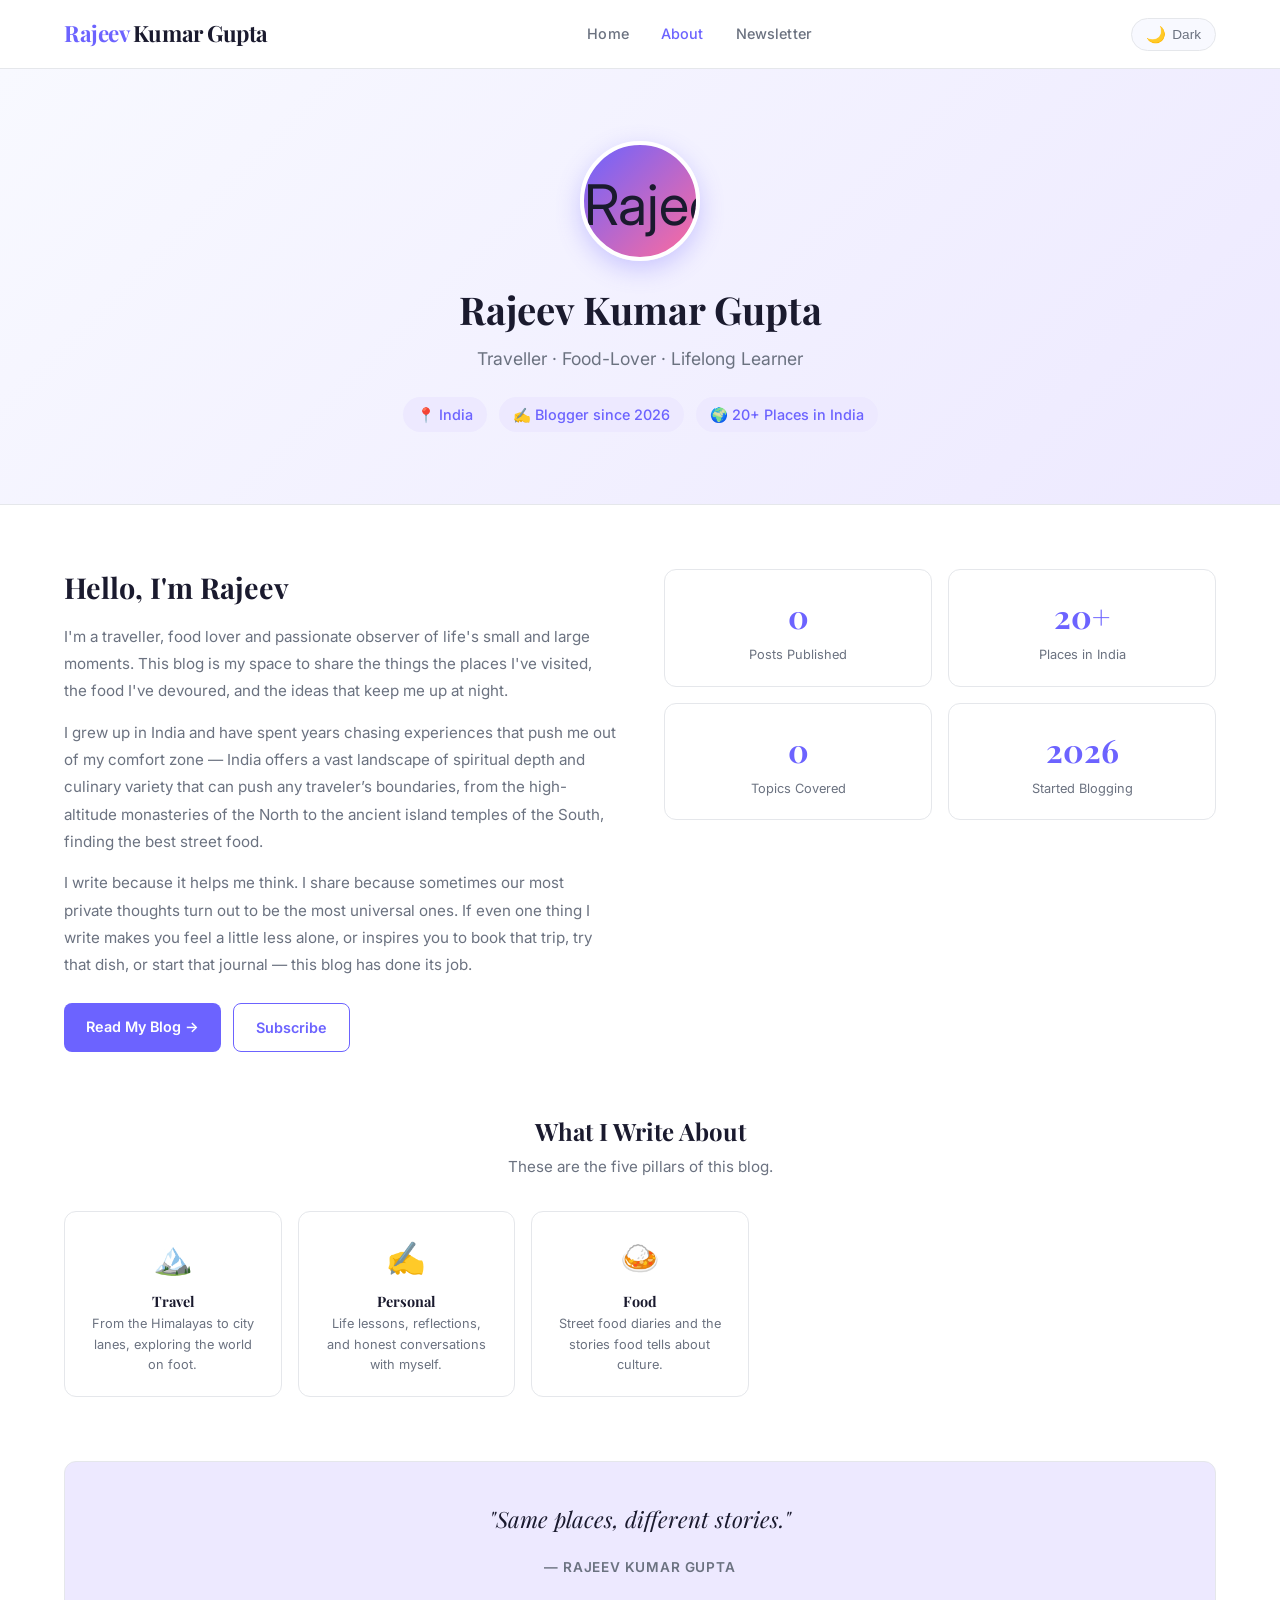
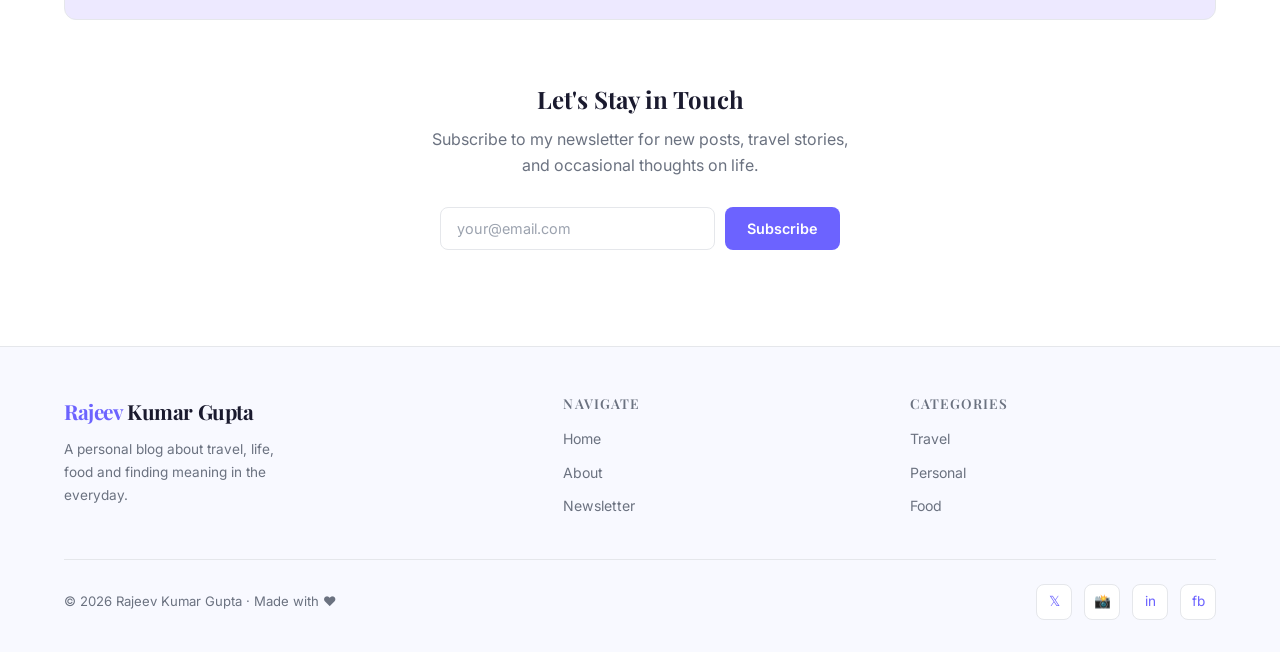
==== about.html @ d71cd41b "Add files via upload" ====
<!DOCTYPE html>
<html lang="en">
<head>
  <meta charset="UTF-8" />
  <meta name="viewport" content="width=device-width, initial-scale=1.0" />
  <title>About — Rajeev Kumar Gupta</title>
  <meta name="description" content="About Rajeev Kumar Gupta — Traveller, food-lover and lifelong learner." />
  <link rel="preconnect" href="https://fonts.googleapis.com" />
  <link rel="preconnect" href="https://fonts.gstatic.com" crossorigin />
  <link href="https://fonts.googleapis.com/css2?family=Inter:wght@400;500;600;700&family=Playfair+Display:ital,wght@0,600;0,700;1,600&display=swap" rel="stylesheet" />
  <link rel="stylesheet" href="style.css" />
</head>
<body>

  <!-- Header -->
  <header>
    <nav class="container">
      <a class="nav-brand" href="index.html">Rajeev<span> Kumar Gupta</span></a>
      <ul class="nav-links" id="navLinks">
        <li><a href="index.html">Home</a></li>
        <li><a href="about.html" class="active">About</a></li>
        <li><a href="index.html#newsletter">Newsletter</a></li>
      </ul>
      <div class="nav-actions">
        <button class="theme-toggle" id="themeToggle" aria-label="Toggle theme">
          <span class="theme-icon" id="themeIcon">🌙</span>
          <span id="themeLabel">Dark</span>
        </button>
        <button class="hamburger" id="hamburger" aria-label="Menu">
          <span></span><span></span><span></span>
        </button>
      </div>
    </nav>
  </header>

  <!-- About Hero -->
  <section class="about-hero">
    <div class="container">
      <img src="Rajeev.jpeg" alt="Rajeev Kumar Gupta" class="about-avatar-large" />
      <h1>Rajeev Kumar Gupta</h1>
      <p class="tagline">Traveller · Food-Lover · Lifelong Learner</p>
      <div style="display:flex; gap:12px; justify-content:center; flex-wrap:wrap;">
        <span class="tag" style="font-size:0.9rem; padding:6px 14px;">📍 India</span>
        <span class="tag" style="font-size:0.9rem; padding:6px 14px;">✍️ Blogger since 2026</span>
        <span class="tag" style="font-size:0.9rem; padding:6px 14px;">🌍 20+ Places in India </span>
      </div>
    </div>
  </section>

  <!-- About Content -->
  <main class="about-content">
    <div class="container">

      <!-- Main Bio + Stats -->
      <div class="about-grid">
        <div class="about-text">
          <h2>Hello, I'm Rajeev</h2>
          <p>
            I'm a traveller, food lover and passionate observer of life's small and large moments. This blog is my space to share the things the places I've visited, the food I've devoured, and the ideas that keep me up at night.
          </p>
          <p>
            I grew up in India and have spent years chasing experiences that push me out of my comfort zone — India offers a vast landscape of spiritual depth and culinary variety that can push any traveler’s boundaries, from the high-altitude monasteries of the North to the ancient island temples of the South, finding the best street food.
          </p>
          <p>
            I write because it helps me think. I share because sometimes our most private thoughts turn out to be the most universal ones. If even one thing I write makes you feel a little less alone, or inspires you to book that trip, try that dish, or start that journal — this blog has done its job.
          </p>
          <div style="margin-top: 24px; display: flex; gap: 12px; flex-wrap: wrap;">
            <a href="index.html" class="btn">Read My Blog →</a>
            <a href="index.html#newsletter" class="btn btn-outline">Subscribe</a>
          </div>
        </div>

        <!-- Stats -->
        <div>
          <div class="stats-grid">
            <div class="stat-card">
              <div class="stat-number">0</div>
              <div class="stat-label">Posts Published</div>
            </div>
            <div class="stat-card">
              <div class="stat-number">20+</div>
              <div class="stat-label">Places in India</div>
            </div>
            <div class="stat-card">
              <div class="stat-number">0</div>
              <div class="stat-label">Topics Covered</div>
            </div>
            <div class="stat-card">
              <div class="stat-number">2026</div>
              <div class="stat-label">Started Blogging</div>
            </div>
          </div>
        </div>
      </div>

      <!-- Interests -->
      <div>
        <h2 style="text-align:center; margin-bottom:8px;">What I Write About</h2>
        <p style="text-align:center; color:var(--text-muted); margin-bottom:32px; font-size:0.95rem;">
          These are the five pillars of this blog.
        </p>
        <div class="interests-grid">
          <div class="interest-item">
            <div class="interest-icon">🏔️</div>
            <h4>Travel</h4>
            <p>From the Himalayas to city lanes, exploring the world on foot.</p>
          </div>
          <div class="interest-item">
            <div class="interest-icon">✍️</div>
            <h4>Personal</h4>
            <p>Life lessons, reflections, and honest conversations with myself.</p>
          </div>
           <div class="interest-item">
            <div class="interest-icon">🍛</div>
            <h4>Food</h4>
            <p>Street food diaries and the stories food tells about culture.</p>
          </div>
        </div>
      </div>

      <!-- Philosophy -->
      <div style="background: var(--accent-light); border: 1px solid var(--border); border-radius: var(--radius); padding: 40px 48px; margin: 64px 0; text-align:center;">
        <p style="font-family: 'Playfair Display', serif; font-size: 1.4rem; font-style:italic; color:var(--text); line-height:1.6; max-width:600px; margin:0 auto 16px;">
          "Same places, different stories."
        </p>
        <span style="font-size:0.85rem; color:var(--text-muted); letter-spacing:0.06em; text-transform:uppercase; font-weight:600;">— Rajeev Kumar Gupta</span>
      </div>

      <!-- Contact / Newsletter -->
      <div style="text-align:center; padding-bottom: 32px;">
        <h2 style="margin-bottom:12px;">Let's Stay in Touch</h2>
        <p style="color:var(--text-muted); margin-bottom:28px; max-width:420px; margin-left:auto; margin-right:auto;">
          Subscribe to my newsletter for new posts, travel stories, and occasional thoughts on life.
        </p>
        <form class="newsletter-form" style="max-width:400px; margin:0 auto;">
          <input type="email" placeholder="your@email.com" required />
          <button type="submit" class="btn">Subscribe</button>
        </form>
      </div>

    </div>
  </main>

  <!-- Footer -->
  <footer>
    <div class="container">
      <div class="footer-grid">
        <div class="footer-brand">
          <span class="nav-brand">Rajeev<span style="color:var(--text)"> Kumar Gupta</span></span>
          <p>A personal blog about travel, life, food and finding meaning in the everyday.</p>
        </div>
        <div class="footer-col">
          <h4>Navigate</h4>
          <ul>
            <li><a href="index.html">Home</a></li>
            <li><a href="about.html">About</a></li>
            <li><a href="index.html#newsletter">Newsletter</a></li>
          </ul>
        </div>
        <div class="footer-col">
          <h4>Categories</h4>
          <ul>
            <li><a href="index.html">Travel</a></li>
            <li><a href="index.html">Personal</a></li>
            <li><a href="index.html">Food</a></li>
          </ul>
        </div>
      </div>
      <div class="footer-bottom">
        <p>© 2026 Rajeev Kumar Gupta · Made with ❤️</p>
        
        <div class="social-links">
           <a href="https://x.com/rajeevgupta39" class="social-link" title="Twitter">𝕏</a>
           <a href="https://instagram.com/irajeevkgupta" class="social-link" title="Instagram">📸</a>
           <a href="https://www.linkedin.com/in/rajeev-kumar-gupta-26682623/" class="social-link" title="LinkedIn">in</a>
		   <a href="https://www.facebook.com/rajeevgupta39" class="social-link" title="Facebook">fb</a>
        </div>
      </div>
    </div>
  </footer>

  <button class="scroll-top" id="scrollTop" aria-label="Scroll to top">↑</button>

  <script src="script.js"></script>
</body>
</html>
---- style.css ----
/* ===== CSS Variables ===== */
:root {
  --bg: #ffffff;
  --bg-secondary: #f8f9ff;
  --bg-card: #ffffff;
  --text: #1a1a2e;
  --text-muted: #6b7280;
  --text-light: #9ca3af;
  --accent: #6c63ff;
  --accent-hover: #5a52e8;
  --accent-light: #ede9ff;
  --border: #e5e7eb;
  --shadow: 0 2px 8px rgba(0,0,0,0.08);
  --shadow-hover: 0 8px 24px rgba(108,99,255,0.15);
  --radius: 12px;
  --transition: 0.25s ease;
  --header-bg: #ffffff;
  --tag-bg: #ede9ff;
  --tag-text: #6c63ff;
}

[data-theme="dark"] {
  --bg: #0f0f1a;
  --bg-secondary: #161626;
  --bg-card: #1a1a2e;
  --text: #e8e8f0;
  --text-muted: #9ca3af;
  --text-light: #6b7280;
  --accent: #8b80ff;
  --accent-hover: #7a6fff;
  --accent-light: #1e1a3a;
  --border: #2a2a40;
  --shadow: 0 2px 8px rgba(0,0,0,0.3);
  --shadow-hover: 0 8px 24px rgba(139,128,255,0.2);
  --header-bg: #0f0f1a;
  --tag-bg: #1e1a3a;
  --tag-text: #8b80ff;
}

/* ===== Reset & Base ===== */
*, *::before, *::after { box-sizing: border-box; margin: 0; padding: 0; }

html { scroll-behavior: smooth; }

body {
  font-family: 'Inter', -apple-system, BlinkMacSystemFont, sans-serif;
  background: var(--bg);
  color: var(--text);
  line-height: 1.6;
  transition: background var(--transition), color var(--transition);
  min-height: 100vh;
}

a { color: inherit; text-decoration: none; }
img { max-width: 100%; display: block; }
ul { list-style: none; }

/* ===== Typography ===== */
h1, h2, h3, h4 {
  font-family: 'Playfair Display', Georgia, serif;
  line-height: 1.3;
  color: var(--text);
}

/* ===== Layout ===== */
.container { max-width: 1200px; margin: 0 auto; padding: 0 24px; }
.container-narrow { max-width: 800px; margin: 0 auto; padding: 0 24px; }

/* ===== Header / Nav ===== */
header {
  background: var(--header-bg);
  border-bottom: 1px solid var(--border);
  position: sticky;
  top: 0;
  z-index: 100;
  backdrop-filter: blur(12px);
  -webkit-backdrop-filter: blur(12px);
  transition: background var(--transition), border-color var(--transition);
}

nav {
  display: flex;
  align-items: center;
  justify-content: space-between;
  height: 68px;
}

.nav-brand {
  font-family: 'Playfair Display', serif;
  font-size: 1.4rem;
  font-weight: 700;
  color: var(--accent);
  letter-spacing: -0.02em;
}

.nav-brand span { color: var(--text); }

.nav-links {
  display: flex;
  align-items: center;
  gap: 32px;
}

.nav-links a {
  font-size: 0.9rem;
  font-weight: 500;
  color: var(--text-muted);
  transition: color var(--transition);
  letter-spacing: 0.01em;
}

.nav-links a:hover, .nav-links a.active { color: var(--accent); }

.nav-actions { display: flex; align-items: center; gap: 16px; }

/* Theme Toggle */
.theme-toggle {
  background: var(--bg-secondary);
  border: 1px solid var(--border);
  border-radius: 50px;
  padding: 6px 14px;
  cursor: pointer;
  font-size: 0.85rem;
  color: var(--text-muted);
  display: flex;
  align-items: center;
  gap: 6px;
  transition: all var(--transition);
}
.theme-toggle:hover { border-color: var(--accent); color: var(--accent); }
.theme-icon { font-size: 1rem; }

/* Hamburger */
.hamburger {
  display: none;
  flex-direction: column;
  gap: 5px;
  cursor: pointer;
  padding: 4px;
}
.hamburger span {
  display: block;
  width: 22px;
  height: 2px;
  background: var(--text);
  border-radius: 2px;
  transition: all var(--transition);
}

/* ===== Hero ===== */
.hero {
  background: linear-gradient(135deg, var(--bg-secondary) 0%, var(--accent-light) 100%);
  padding: 80px 0 72px;
  text-align: center;
  border-bottom: 1px solid var(--border);
}

.hero-eyebrow {
  font-size: 0.8rem;
  font-weight: 600;
  letter-spacing: 0.15em;
  text-transform: uppercase;
  color: var(--accent);
  margin-bottom: 16px;
}

.hero h1 {
  font-size: clamp(2.2rem, 5vw, 3.6rem);
  font-weight: 700;
  margin-bottom: 16px;
  color: var(--text);
}

.hero h1 em {
  font-style: italic;
  color: var(--accent);
}

.hero-sub {
  font-size: 1.1rem;
  color: var(--text-muted);
  max-width: 500px;
  margin: 0 auto 36px;
}

/* Newsletter in Hero */
.newsletter-form {
  display: flex;
  gap: 10px;
  max-width: 420px;
  margin: 0 auto;
}

.newsletter-form input {
  flex: 1;
  padding: 12px 16px;
  border: 1px solid var(--border);
  border-radius: 8px;
  background: var(--bg-card);
  color: var(--text);
  font-size: 0.9rem;
  font-family: inherit;
  outline: none;
  transition: border-color var(--transition);
}

.newsletter-form input::placeholder { color: var(--text-light); }
.newsletter-form input:focus { border-color: var(--accent); }

.btn {
  padding: 12px 22px;
  background: var(--accent);
  color: #fff;
  border: none;
  border-radius: 8px;
  font-size: 0.9rem;
  font-weight: 600;
  font-family: inherit;
  cursor: pointer;
  transition: background var(--transition), transform var(--transition);
  white-space: nowrap;
}
.btn:hover { background: var(--accent-hover); transform: translateY(-1px); }
.btn:active { transform: translateY(0); }

.btn-outline {
  background: transparent;
  border: 1px solid var(--accent);
  color: var(--accent);
}
.btn-outline:hover { background: var(--accent); color: #fff; }

/* ===== Search & Filter ===== */
.search-section {
  padding: 32px 0 24px;
  background: var(--bg);
  border-bottom: 1px solid var(--border);
}

.search-row {
  display: flex;
  align-items: center;
  gap: 16px;
  flex-wrap: wrap;
}

.search-box {
  position: relative;
  flex: 1;
  min-width: 240px;
}

.search-box svg {
  position: absolute;
  left: 14px;
  top: 50%;
  transform: translateY(-50%);
  color: var(--text-muted);
  pointer-events: none;
}

.search-box input {
  width: 100%;
  padding: 11px 16px 11px 42px;
  border: 1px solid var(--border);
  border-radius: 8px;
  background: var(--bg-secondary);
  color: var(--text);
  font-size: 0.9rem;
  font-family: inherit;
  outline: none;
  transition: border-color var(--transition), box-shadow var(--transition);
}
.search-box input::placeholder { color: var(--text-light); }
.search-box input:focus { border-color: var(--accent); box-shadow: 0 0 0 3px rgba(108,99,255,0.12); }

.category-filters {
  display: flex;
  gap: 8px;
  flex-wrap: wrap;
}

.cat-btn {
  padding: 8px 16px;
  border: 1px solid var(--border);
  border-radius: 50px;
  background: transparent;
  color: var(--text-muted);
  font-size: 0.82rem;
  font-weight: 500;
  cursor: pointer;
  font-family: inherit;
  transition: all var(--transition);
}
.cat-btn:hover { border-color: var(--accent); color: var(--accent); }
.cat-btn.active { background: var(--accent); border-color: var(--accent); color: #fff; }

/* ===== Main Content Layout ===== */
.main-layout {
  display: grid;
  grid-template-columns: 1fr 300px;
  gap: 40px;
  padding: 48px 0 72px;
  align-items: start;
}

/* ===== Posts Grid ===== */
.posts-header {
  display: flex;
  align-items: center;
  justify-content: space-between;
  margin-bottom: 24px;
}

.posts-header h2 {
  font-size: 1.3rem;
  font-weight: 600;
}

.posts-count {
  font-size: 0.85rem;
  color: var(--text-muted);
}

.posts-grid {
  display: grid;
  grid-template-columns: repeat(auto-fill, minmax(280px, 1fr));
  gap: 24px;
}

/* Post Card */
.post-card {
  background: var(--bg-card);
  border: 1px solid var(--border);
  border-radius: var(--radius);
  overflow: hidden;
  transition: transform var(--transition), box-shadow var(--transition);
  cursor: pointer;
}
.post-card:hover { transform: translateY(-4px); box-shadow: var(--shadow-hover); }

.post-card-img {
  width: 100%;
  height: 200px;
  object-fit: cover;
  background: var(--accent-light);
  display: flex;
  align-items: center;
  justify-content: center;
  font-size: 3rem;
}

.post-card-body { padding: 20px; }

.post-meta {
  display: flex;
  align-items: center;
  gap: 10px;
  margin-bottom: 10px;
}

.post-category {
  font-size: 0.72rem;
  font-weight: 600;
  letter-spacing: 0.08em;
  text-transform: uppercase;
  color: var(--accent);
  background: var(--accent-light);
  padding: 3px 8px;
  border-radius: 4px;
}

.post-date {
  font-size: 0.78rem;
  color: var(--text-light);
}

.post-card h3 {
  font-size: 1.1rem;
  margin-bottom: 8px;
  transition: color var(--transition);
}
.post-card:hover h3 { color: var(--accent); }

.post-card p {
  font-size: 0.88rem;
  color: var(--text-muted);
  line-height: 1.65;
  margin-bottom: 16px;
  display: -webkit-box;
  -webkit-line-clamp: 3;
  -webkit-box-orient: vertical;
  overflow: hidden;
}

.post-card-footer {
  display: flex;
  align-items: center;
  justify-content: space-between;
}

.post-tags { display: flex; gap: 6px; flex-wrap: wrap; }

.tag {
  font-size: 0.72rem;
  padding: 3px 9px;
  border-radius: 50px;
  background: var(--tag-bg);
  color: var(--tag-text);
  font-weight: 500;
}

.read-more {
  font-size: 0.82rem;
  font-weight: 600;
  color: var(--accent);
  display: flex;
  align-items: center;
  gap: 4px;
  transition: gap var(--transition);
  white-space: nowrap;
}
.read-more:hover { gap: 8px; }

/* No results */
.no-results {
  text-align: center;
  padding: 60px 20px;
  color: var(--text-muted);
  grid-column: 1 / -1;
}
.no-results p { font-size: 1rem; margin-top: 8px; }

/* ===== Sidebar ===== */
.sidebar { display: flex; flex-direction: column; gap: 28px; }

.sidebar-card {
  background: var(--bg-card);
  border: 1px solid var(--border);
  border-radius: var(--radius);
  padding: 24px;
}

.sidebar-card h3 {
  font-size: 1rem;
  font-weight: 600;
  margin-bottom: 16px;
  padding-bottom: 12px;
  border-bottom: 2px solid var(--accent);
  display: inline-block;
}

/* About Widget */
.about-widget { text-align: center; }
.about-avatar {
  width: 80px;
  height: 80px;
  border-radius: 50%;
  background: linear-gradient(135deg, var(--accent), #ff6b9d);
  display: flex;
  align-items: center;
  justify-content: center;
  font-size: 2rem;
  margin: 0 auto 14px;
  border: 3px solid var(--accent-light);
}
.about-widget h4 {
  font-size: 1rem;
  margin-bottom: 6px;
}
.about-widget p {
  font-size: 0.84rem;
  color: var(--text-muted);
  margin-bottom: 14px;
  line-height: 1.6;
}

/* Categories Widget */
.category-list li {
  display: flex;
  align-items: center;
  justify-content: space-between;
  padding: 8px 0;
  border-bottom: 1px solid var(--border);
  font-size: 0.88rem;
  cursor: pointer;
  transition: color var(--transition);
}
.category-list li:last-child { border-bottom: none; }
.category-list li:hover { color: var(--accent); }
.cat-count {
  background: var(--bg-secondary);
  padding: 2px 8px;
  border-radius: 50px;
  font-size: 0.75rem;
  color: var(--text-muted);
}

/* Tags Widget */
.tags-cloud { display: flex; flex-wrap: wrap; gap: 8px; }
.tags-cloud .tag {
  cursor: pointer;
  transition: background var(--transition), color var(--transition);
}
.tags-cloud .tag:hover { background: var(--accent); color: #fff; }

/* Newsletter Widget */
.newsletter-widget .newsletter-form { flex-direction: column; }
.newsletter-widget .newsletter-form input { width: 100%; }
.newsletter-widget p { font-size: 0.84rem; color: var(--text-muted); margin-bottom: 14px; }

/* ===== Footer ===== */
footer {
  background: var(--bg-secondary);
  border-top: 1px solid var(--border);
  padding: 48px 0 32px;
}

.footer-grid {
  display: grid;
  grid-template-columns: 1.5fr 1fr 1fr;
  gap: 40px;
  margin-bottom: 40px;
}

.footer-brand .nav-brand { font-size: 1.3rem; margin-bottom: 10px; display: block; }
.footer-brand p { font-size: 0.85rem; color: var(--text-muted); max-width: 240px; line-height: 1.7; }

.footer-col h4 {
  font-size: 0.85rem;
  font-weight: 600;
  letter-spacing: 0.08em;
  text-transform: uppercase;
  color: var(--text-muted);
  margin-bottom: 14px;
}

.footer-col ul { display: flex; flex-direction: column; gap: 8px; }
.footer-col ul li a {
  font-size: 0.88rem;
  color: var(--text-muted);
  transition: color var(--transition);
}
.footer-col ul li a:hover { color: var(--accent); }

.footer-bottom {
  border-top: 1px solid var(--border);
  padding-top: 24px;
  display: flex;
  align-items: center;
  justify-content: space-between;
  flex-wrap: wrap;
  gap: 12px;
}

.footer-bottom p { font-size: 0.82rem; color: var(--text-muted); }
.footer-bottom a { color: var(--accent); }

.social-links { display: flex; gap: 12px; }
.social-link {
  width: 36px;
  height: 36px;
  border-radius: 8px;
  background: var(--bg-card);
  border: 1px solid var(--border);
  display: flex;
  align-items: center;
  justify-content: center;
  font-size: 0.85rem;
  color: var(--text-muted);
  cursor: pointer;
  transition: all var(--transition);
}
.social-link:hover { border-color: var(--accent); color: var(--accent); transform: translateY(-2px); }

/* ===== Post Page ===== */
.post-hero {
  background: linear-gradient(135deg, var(--bg-secondary) 0%, var(--accent-light) 100%);
  padding: 60px 0 48px;
  border-bottom: 1px solid var(--border);
}

.post-hero .post-category { font-size: 0.8rem; margin-bottom: 16px; display: inline-block; }

.post-hero h1 {
  font-size: clamp(1.8rem, 4vw, 2.8rem);
  margin-bottom: 16px;
  max-width: 680px;
}

.post-hero-meta {
  display: flex;
  align-items: center;
  gap: 20px;
  flex-wrap: wrap;
  color: var(--text-muted);
  font-size: 0.85rem;
}
.post-hero-meta span { display: flex; align-items: center; gap: 6px; }

.post-content {
  padding: 56px 0 72px;
}

.post-body {
  font-size: 1.05rem;
  line-height: 1.85;
  color: var(--text);
}

.post-body h2 {
  font-size: 1.6rem;
  margin: 2.5rem 0 1rem;
}

.post-body h3 {
  font-size: 1.25rem;
  margin: 2rem 0 0.75rem;
}

.post-body p { margin-bottom: 1.4rem; }

.post-body ul, .post-body ol {
  margin: 0 0 1.4rem 1.5rem;
  list-style: disc;
}

.post-body ul li, .post-body ol li {
  margin-bottom: 0.5rem;
  font-size: 1.05rem;
  color: var(--text);
}

.post-body blockquote {
  border-left: 4px solid var(--accent);
  padding: 12px 20px;
  margin: 2rem 0;
  background: var(--accent-light);
  border-radius: 0 8px 8px 0;
  font-style: italic;
  color: var(--text-muted);
  font-size: 1.05rem;
}

.post-body hr {
  border: none;
  border-top: 1px solid var(--border);
  margin: 2.5rem 0;
}

.post-tags-row {
  display: flex;
  gap: 8px;
  flex-wrap: wrap;
  margin-top: 40px;
  padding-top: 24px;
  border-top: 1px solid var(--border);
}

.post-nav {
  display: flex;
  justify-content: space-between;
  gap: 16px;
  margin-top: 48px;
  padding-top: 32px;
  border-top: 1px solid var(--border);
}

.post-nav a {
  flex: 1;
  padding: 16px 20px;
  background: var(--bg-card);
  border: 1px solid var(--border);
  border-radius: var(--radius);
  transition: border-color var(--transition), transform var(--transition);
}
.post-nav a:hover { border-color: var(--accent); transform: translateY(-2px); }
.post-nav .label { font-size: 0.75rem; color: var(--text-muted); letter-spacing: 0.06em; text-transform: uppercase; margin-bottom: 4px; }
.post-nav .title { font-family: 'Playfair Display', serif; font-size: 0.95rem; font-weight: 600; color: var(--text); }
.post-nav .next { text-align: right; }

/* ===== About Page ===== */
.about-hero {
  background: linear-gradient(135deg, var(--bg-secondary) 0%, var(--accent-light) 100%);
  padding: 72px 0;
  text-align: center;
  border-bottom: 1px solid var(--border);
}
.about-avatar-large {
  width: 120px;
  height: 120px;
  border-radius: 50%;
  background: linear-gradient(135deg, var(--accent), #ff6b9d);
  display: flex;
  align-items: center;
  justify-content: center;
  font-size: 3.5rem;
  margin: 0 auto 24px;
  border: 4px solid var(--bg);
  box-shadow: 0 8px 24px rgba(108,99,255,0.3);
}
.about-hero h1 { font-size: 2.4rem; margin-bottom: 10px; }
.about-hero .tagline { font-size: 1.1rem; color: var(--text-muted); margin-bottom: 24px; }

.about-content {
  padding: 64px 0;
}

.about-grid {
  display: grid;
  grid-template-columns: 1fr 1fr;
  gap: 48px;
  margin-bottom: 64px;
}

.about-text h2 { font-size: 1.8rem; margin-bottom: 16px; }
.about-text p { font-size: 0.95rem; color: var(--text-muted); line-height: 1.8; margin-bottom: 14px; }

.stats-grid {
  display: grid;
  grid-template-columns: 1fr 1fr;
  gap: 16px;
}

.stat-card {
  background: var(--bg-card);
  border: 1px solid var(--border);
  border-radius: var(--radius);
  padding: 20px;
  text-align: center;
  transition: box-shadow var(--transition);
}
.stat-card:hover { box-shadow: var(--shadow-hover); }
.stat-number { font-family: 'Playfair Display', serif; font-size: 2rem; font-weight: 700; color: var(--accent); }
.stat-label { font-size: 0.8rem; color: var(--text-muted); margin-top: 4px; }

.interests-grid {
  display: grid;
  grid-template-columns: repeat(auto-fill, minmax(180px, 1fr));
  gap: 16px;
  margin-top: 32px;
}

.interest-item {
  background: var(--bg-card);
  border: 1px solid var(--border);
  border-radius: var(--radius);
  padding: 20px;
  text-align: center;
  transition: all var(--transition);
}
.interest-item:hover { border-color: var(--accent); transform: translateY(-2px); }
.interest-icon { font-size: 2rem; margin-bottom: 8px; }
.interest-item h4 { font-size: 0.9rem; }
.interest-item p { font-size: 0.8rem; color: var(--text-muted); margin-top: 4px; }

/* ===== Toast ===== */
.toast {
  position: fixed;
  bottom: 32px;
  right: 32px;
  background: var(--accent);
  color: #fff;
  padding: 12px 20px;
  border-radius: 8px;
  font-size: 0.88rem;
  font-weight: 500;
  box-shadow: 0 4px 20px rgba(108,99,255,0.4);
  transform: translateY(100px);
  opacity: 0;
  transition: all 0.4s cubic-bezier(0.34, 1.56, 0.64, 1);
  z-index: 1000;
}
.toast.show { transform: translateY(0); opacity: 1; }

/* ===== Scroll to Top ===== */
.scroll-top {
  position: fixed;
  bottom: 32px;
  right: 32px;
  width: 44px;
  height: 44px;
  background: var(--accent);
  color: #fff;
  border: none;
  border-radius: 50%;
  cursor: pointer;
  display: flex;
  align-items: center;
  justify-content: center;
  font-size: 1.1rem;
  opacity: 0;
  pointer-events: none;
  transform: translateY(10px);
  transition: all var(--transition);
  box-shadow: 0 4px 16px rgba(108,99,255,0.4);
  z-index: 999;
}
.scroll-top.visible { opacity: 1; pointer-events: all; transform: translateY(0); }
.scroll-top:hover { background: var(--accent-hover); transform: translateY(-2px); }

/* ===== Responsive ===== */
@media (max-width: 900px) {
  .main-layout { grid-template-columns: 1fr; }
  .sidebar { order: -1; }
  .footer-grid { grid-template-columns: 1fr 1fr; }
  .about-grid { grid-template-columns: 1fr; }
}

@media (max-width: 640px) {
  .nav-links { display: none; }
  .nav-links.open {
    display: flex;
    flex-direction: column;
    position: absolute;
    top: 68px;
    left: 0;
    right: 0;
    background: var(--header-bg);
    border-bottom: 1px solid var(--border);
    padding: 20px 24px;
    gap: 16px;
  }
  .hamburger { display: flex; }
  .hero { padding: 56px 0 48px; }
  .newsletter-form { flex-direction: column; }
  .search-row { flex-direction: column; align-items: stretch; }
  .search-box { min-width: unset; }
  .footer-grid { grid-template-columns: 1fr; }
  .post-nav { flex-direction: column; }
  .post-nav .next { text-align: left; }
  .footer-bottom { flex-direction: column; align-items: center; text-align: center; }
}
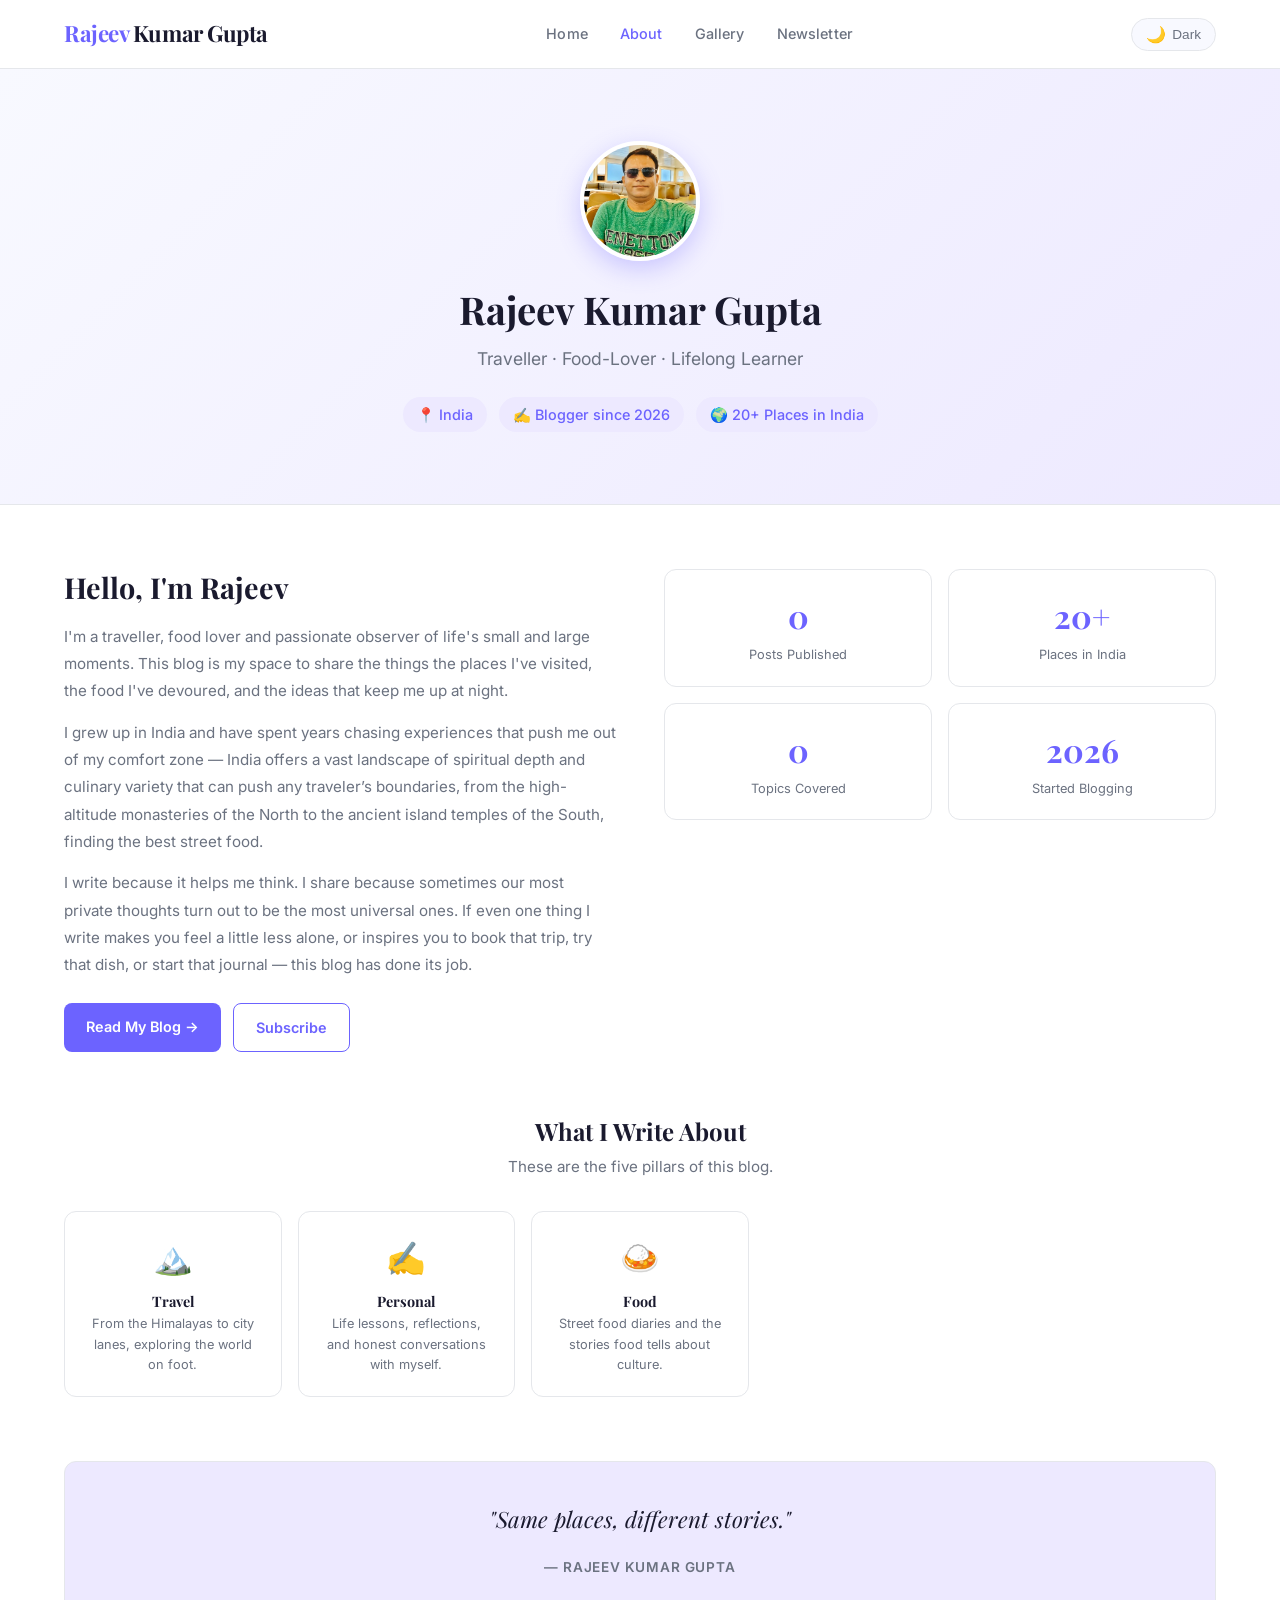
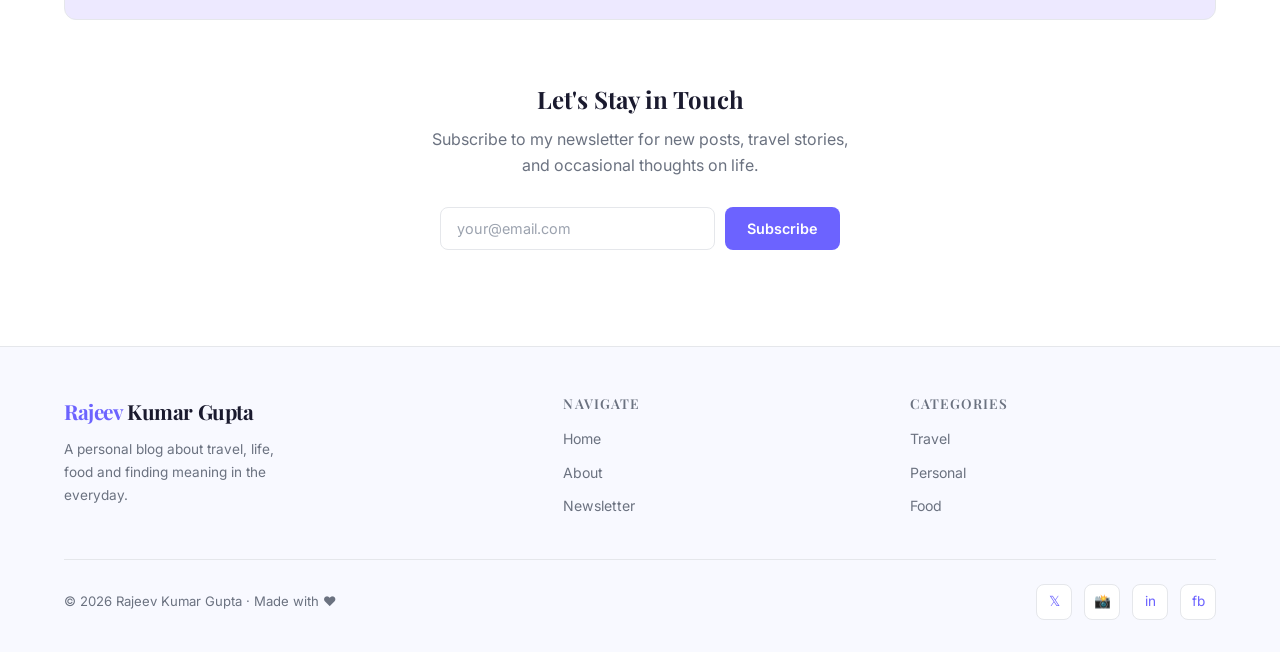
==== commit 5d9cae72: "Add files via upload" ====
--- a/about.html
+++ b/about.html
@@ -19,6 +19,7 @@
       <ul class="nav-links" id="navLinks">
         <li><a href="index.html">Home</a></li>
         <li><a href="about.html" class="active">About</a></li>
+        <li><a href="gallery.html">Gallery</a></li>
         <li><a href="index.html#newsletter">Newsletter</a></li>
       </ul>
       <div class="nav-actions">
@@ -36,7 +37,7 @@
   <!-- About Hero -->
   <section class="about-hero">
     <div class="container">
-      <img src="Rajeev.jpeg" alt="Rajeev Kumar Gupta" class="about-avatar-large" />
+      <img src="photo.jpg" alt="Rajeev Kumar Gupta" class="about-avatar-large" />
       <h1>Rajeev Kumar Gupta</h1>
       <p class="tagline">Traveller · Food-Lover · Lifelong Learner</p>
       <div style="display:flex; gap:12px; justify-content:center; flex-wrap:wrap;">
--- a/style.css
+++ b/style.css
@@ -463,6 +463,7 @@
   font-size: 2rem;
   margin: 0 auto 14px;
   border: 3px solid var(--accent-light);
+  object-fit: cover;
 }
 .about-widget h4 {
   font-size: 1rem;
@@ -698,6 +699,7 @@
   margin: 0 auto 24px;
   border: 4px solid var(--bg);
   box-shadow: 0 8px 24px rgba(108,99,255,0.3);
+  object-fit: cover;
 }
 .about-hero h1 { font-size: 2.4rem; margin-bottom: 10px; }
 .about-hero .tagline { font-size: 1.1rem; color: var(--text-muted); margin-bottom: 24px; }
@@ -831,3 +833,195 @@
   .post-nav .next { text-align: left; }
   .footer-bottom { flex-direction: column; align-items: center; text-align: center; }
 }
+
+/* ===== Gallery Page ===== */
+.gallery-hero {
+  background: linear-gradient(135deg, var(--bg-secondary) 0%, var(--accent-light) 100%);
+  padding: 72px 0 56px;
+  border-bottom: 1px solid var(--border);
+}
+
+.gallery-filter-section {
+  padding: 24px 0;
+  border-bottom: 1px solid var(--border);
+  background: var(--bg);
+}
+
+.gallery-filter-section .container {
+  display: flex;
+  align-items: center;
+  justify-content: space-between;
+  flex-wrap: wrap;
+  gap: 12px;
+}
+
+.gallery-filters { display: flex; gap: 8px; flex-wrap: wrap; }
+
+.gallery-count {
+  font-size: 0.85rem;
+  color: var(--text-muted);
+  white-space: nowrap;
+}
+
+.gallery-grid {
+  display: grid;
+  grid-template-columns: repeat(auto-fill, minmax(240px, 1fr));
+  gap: 20px;
+}
+
+.gallery-card {
+  background: var(--bg-card);
+  border: 1px solid var(--border);
+  border-radius: var(--radius);
+  overflow: hidden;
+  cursor: pointer;
+  transition: transform var(--transition), box-shadow var(--transition);
+}
+.gallery-card:hover { transform: translateY(-4px); box-shadow: var(--shadow-hover); }
+
+.gallery-img-wrap {
+  position: relative;
+  width: 100%;
+  aspect-ratio: 4/3;
+  background: var(--accent-light);
+  overflow: hidden;
+}
+
+.gallery-img-wrap img {
+  width: 100%;
+  height: 100%;
+  object-fit: cover;
+  display: block;
+  transition: transform 0.4s ease;
+}
+.gallery-card:hover .gallery-img-wrap img { transform: scale(1.05); }
+
+.gallery-placeholder {
+  display: flex;
+  align-items: center;
+  justify-content: center;
+  width: 100%;
+  height: 100%;
+  font-size: 3.5rem;
+  background: linear-gradient(135deg, var(--accent-light), var(--bg-secondary));
+  position: absolute;
+  top: 0;
+  left: 0;
+}
+
+.gallery-info {
+  padding: 14px 16px;
+  display: flex;
+  align-items: center;
+  justify-content: space-between;
+}
+
+.gallery-info h3 {
+  font-size: 0.95rem;
+  font-weight: 600;
+  font-family: 'Inter', sans-serif;
+}
+
+.gallery-region {
+  font-size: 0.72rem;
+  font-weight: 500;
+  color: var(--accent);
+  background: var(--accent-light);
+  padding: 3px 8px;
+  border-radius: 50px;
+  white-space: nowrap;
+}
+
+/* ===== Lightbox ===== */
+.lightbox {
+  display: none;
+  position: fixed;
+  inset: 0;
+  background: rgba(0,0,0,0.92);
+  z-index: 2000;
+  align-items: center;
+  justify-content: center;
+  padding: 20px;
+}
+.lightbox.open { display: flex; }
+
+.lightbox-inner {
+  max-width: 860px;
+  width: 100%;
+  text-align: center;
+  position: relative;
+}
+
+.lightbox-img {
+  max-height: 70vh;
+  max-width: 100%;
+  border-radius: 12px;
+  object-fit: contain;
+  display: block;
+  margin: 0 auto;
+}
+
+.lightbox-placeholder {
+  display: none;
+  align-items: center;
+  justify-content: center;
+  font-size: 8rem;
+  height: 300px;
+  background: var(--accent-light);
+  border-radius: 12px;
+}
+
+.lightbox-caption {
+  margin-top: 16px;
+  color: #fff;
+}
+.lightbox-caption h3 { font-size: 1.3rem; margin-bottom: 4px; color: #fff; }
+.lightbox-caption p { font-size: 0.88rem; color: rgba(255,255,255,0.7); }
+
+.lightbox-close {
+  position: fixed;
+  top: 20px;
+  right: 24px;
+  background: rgba(255,255,255,0.12);
+  border: none;
+  color: #fff;
+  font-size: 1.8rem;
+  width: 44px;
+  height: 44px;
+  border-radius: 50%;
+  cursor: pointer;
+  display: flex;
+  align-items: center;
+  justify-content: center;
+  transition: background var(--transition);
+  line-height: 1;
+}
+.lightbox-close:hover { background: rgba(255,255,255,0.25); }
+
+.lightbox-prev, .lightbox-next {
+  position: fixed;
+  top: 50%;
+  transform: translateY(-50%);
+  background: rgba(255,255,255,0.12);
+  border: none;
+  color: #fff;
+  font-size: 2.5rem;
+  width: 52px;
+  height: 52px;
+  border-radius: 50%;
+  cursor: pointer;
+  display: flex;
+  align-items: center;
+  justify-content: center;
+  transition: background var(--transition);
+  line-height: 1;
+}
+.lightbox-prev { left: 16px; }
+.lightbox-next { right: 16px; }
+.lightbox-prev:hover, .lightbox-next:hover { background: rgba(255,255,255,0.25); }
+
+@media (max-width: 640px) {
+  .gallery-grid { grid-template-columns: repeat(2, 1fr); gap: 12px; }
+  .lightbox-prev { left: 4px; }
+  .lightbox-next { right: 4px; }
+}
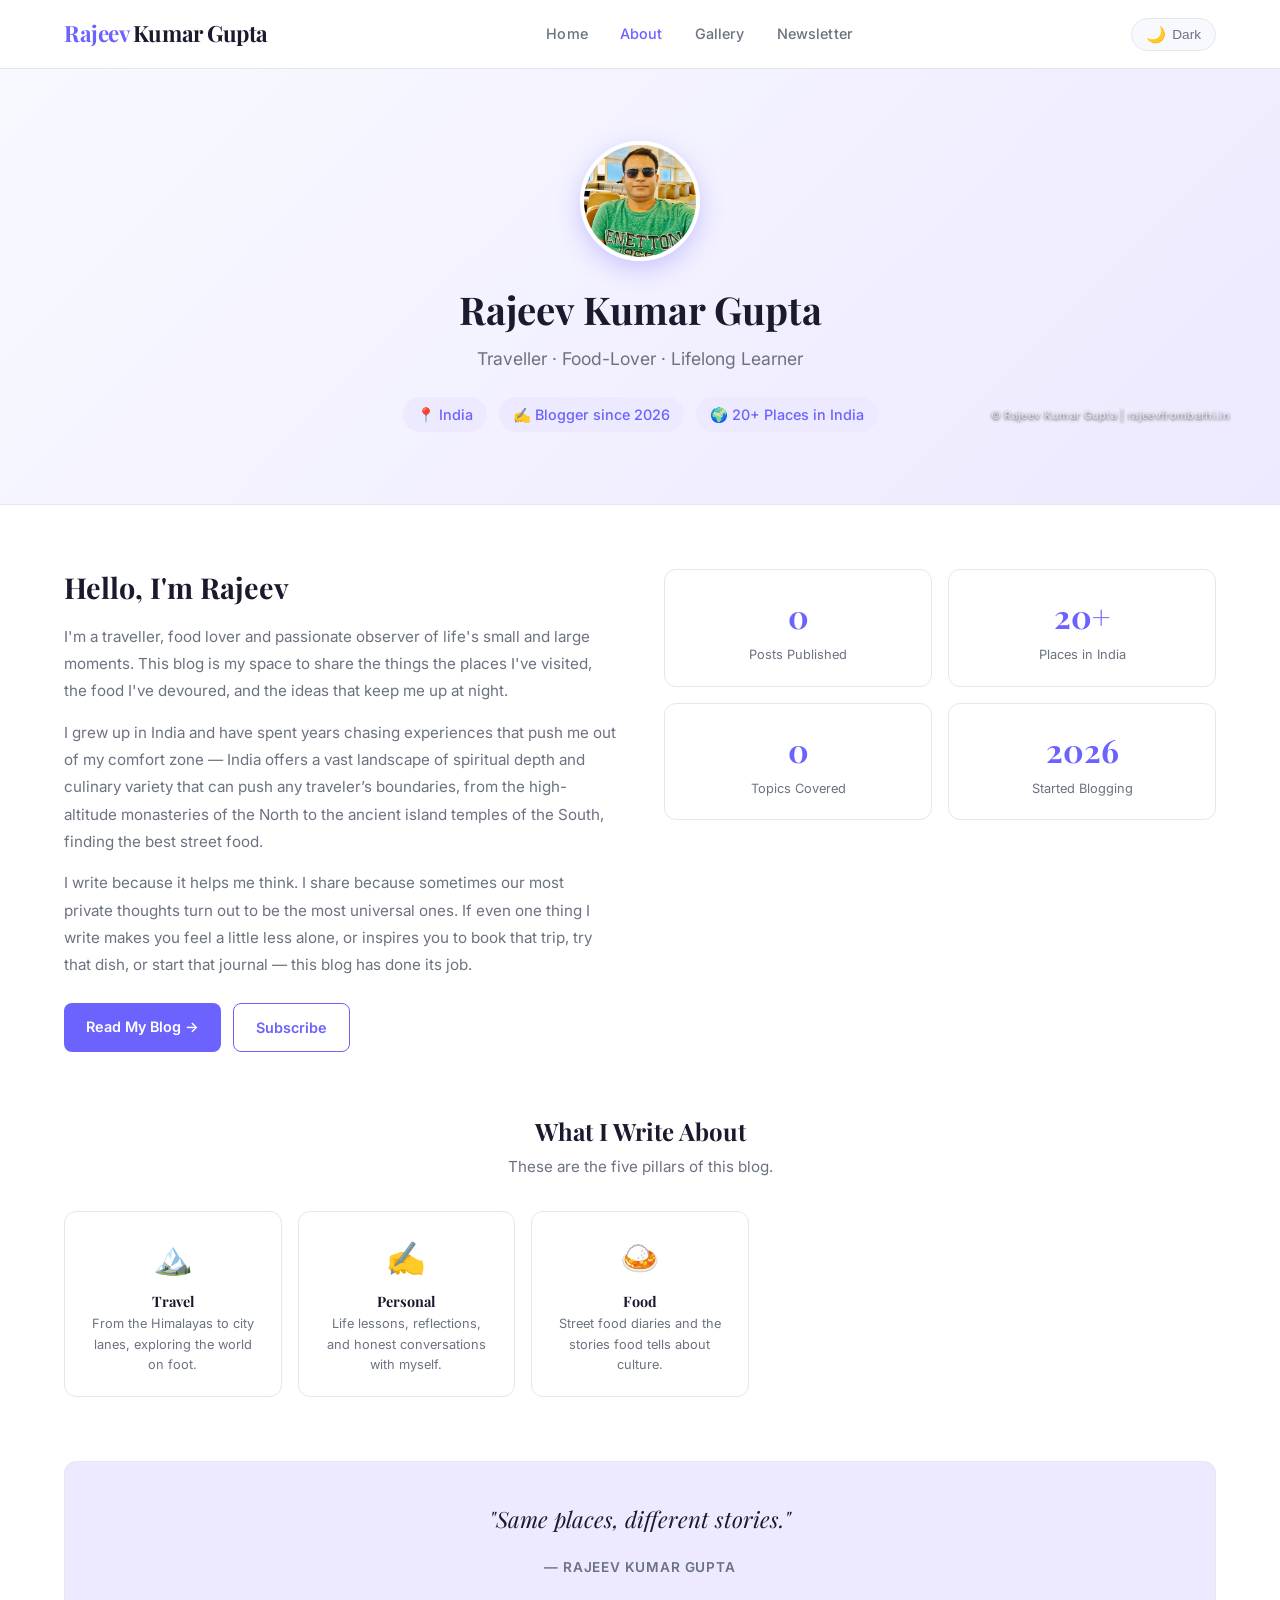
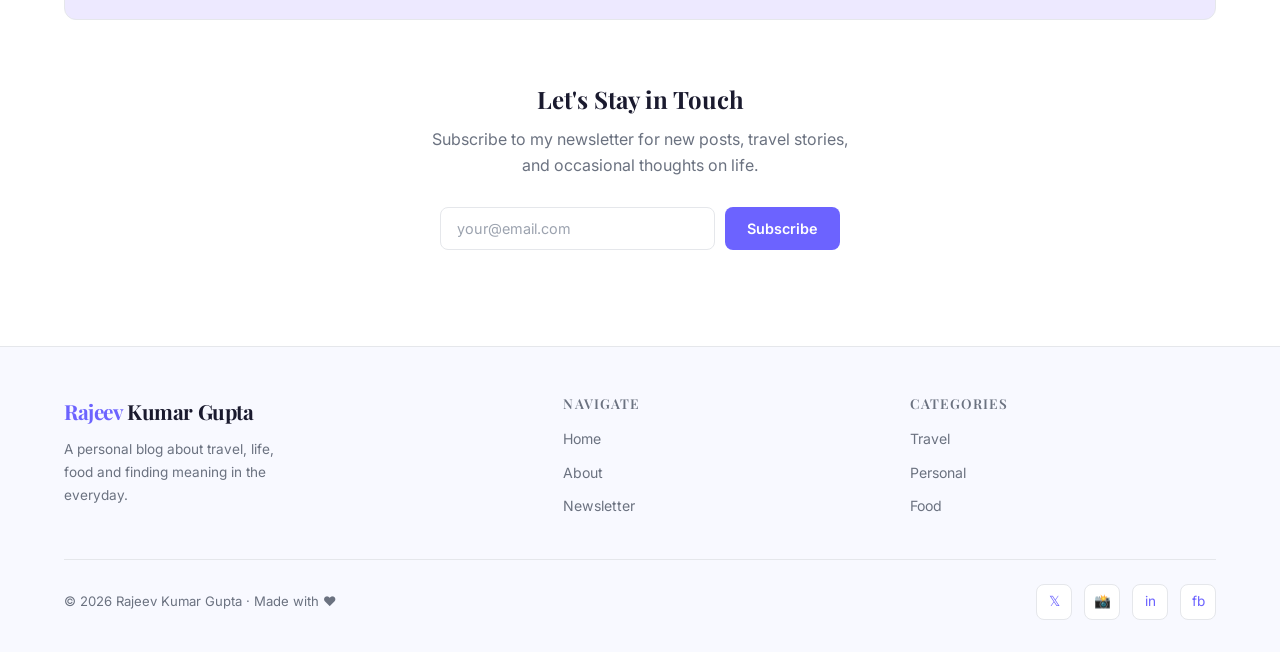
==== commit b47d1674: "Add files via upload" ====
--- a/about.html
+++ b/about.html
@@ -182,6 +182,7 @@
 
   <button class="scroll-top" id="scrollTop" aria-label="Scroll to top">↑</button>
 
+  <script src="protection.js"></script>
   <script src="script.js"></script>
 </body>
 </html>
--- a/style.css
+++ b/style.css
@@ -755,6 +755,66 @@
 .interest-icon { font-size: 2rem; margin-bottom: 8px; }
 .interest-item h4 { font-size: 0.9rem; }
 .interest-item p { font-size: 0.8rem; color: var(--text-muted); margin-top: 4px; }
+
+/* ===== Image Protection ===== */
+img.protected {
+  user-select: none;
+  -webkit-user-select: none;
+  -webkit-touch-callout: none;
+  pointer-events: none;
+}
+
+.img-shield {
+  position: absolute;
+  inset: 0;
+  z-index: 10;
+  background: transparent;
+  cursor: default;
+  user-select: none;
+  -webkit-user-select: none;
+}
+
+/* Watermark — visible on screenshots */
+.img-watermark {
+  position: absolute;
+  bottom: 8px;
+  right: 10px;
+  font-size: 0.68rem;
+  font-weight: 600;
+  color: rgba(255, 255, 255, 0.55);
+  text-shadow: 0 1px 3px rgba(0,0,0,0.6);
+  letter-spacing: 0.03em;
+  pointer-events: none;
+  user-select: none;
+  white-space: nowrap;
+}
+
+/* Diagonal watermark on lightbox */
+.lightbox .img-watermark {
+  bottom: auto;
+  right: auto;
+  top: 50%;
+  left: 50%;
+  transform: translate(-50%, -50%) rotate(-30deg);
+  font-size: 1.1rem;
+  color: rgba(255,255,255,0.12);
+  pointer-events: none;
+}
+
+/* Block print media — hides images when printing */
+@media print {
+  img, .hero-photo-item, .album-cover, .grid-item,
+  .masonry-item, .slide-display, .lightbox {
+    display: none !important;
+  }
+  body::before {
+    content: '© Rajeev Kumar Gupta | rajeevfrombarhi.in — Content is protected.';
+    display: block;
+    text-align: center;
+    padding: 40px;
+    font-size: 1.2rem;
+  }
+}
 
 /* ===== Toast ===== */
 .toast {
@@ -834,6 +894,58 @@
   .footer-bottom { flex-direction: column; align-items: center; text-align: center; }
 }
 
+/* ===== Hero with Photos ===== */
+.hero-with-photos { text-align: left; padding: 40px 0; }
+
+.hero-layout {
+  display: grid;
+  grid-template-columns: 1fr 1.4fr 1.2fr;
+  gap: 24px;
+  align-items: center;
+}
+
+.hero-center { text-align: center; }
+.hero-center .newsletter-form { margin: 0 auto; }
+
+.hero-photo-item {
+  border-radius: var(--radius);
+  overflow: hidden;
+  border: 1px solid var(--border);
+  box-shadow: var(--shadow);
+  transition: transform var(--transition), box-shadow var(--transition);
+  height: 420px;
+}
+.hero-photo-item:hover { transform: translateY(-4px); box-shadow: var(--shadow-hover); }
+
+.hero-photo-item img {
+  width: 100%;
+  height: 100%;
+  object-fit: cover;
+  object-position: top center;
+  display: block;
+}
+
+.home-photo-label {
+  text-align: center;
+  padding: 10px 12px;
+  font-size: 0.85rem;
+  font-weight: 600;
+  color: var(--text-muted);
+  background: var(--bg-card);
+  border-top: 1px solid var(--border);
+}
+
+@media (max-width: 900px) {
+  .hero-layout { grid-template-columns: 1fr 1.2fr 1.1fr; gap: 16px; }
+}
+
+@media (max-width: 640px) {
+  .hero-layout { grid-template-columns: 1fr; }
+  .hero-center { order: -1; }
+  .hero-photo-family { order: 1; }
+  .hero-photo-item { height: 280px; }
+}
+
 /* ===== Gallery Page ===== */
 .gallery-hero {
   background: linear-gradient(135deg, var(--bg-secondary) 0%, var(--accent-light) 100%);
@@ -842,34 +954,23 @@
 }
 
 .gallery-filter-section {
-  padding: 24px 0;
+  padding: 20px 0;
   border-bottom: 1px solid var(--border);
   background: var(--bg);
 }
-
-.gallery-filter-section .container {
-  display: flex;
-  align-items: center;
-  justify-content: space-between;
-  flex-wrap: wrap;
-  gap: 12px;
-}
-
+.gallery-filter-section .container { display: flex; align-items: center; justify-content: space-between; flex-wrap: wrap; gap: 12px; }
 .gallery-filters { display: flex; gap: 8px; flex-wrap: wrap; }
-
-.gallery-count {
-  font-size: 0.85rem;
-  color: var(--text-muted);
-  white-space: nowrap;
-}
-
-.gallery-grid {
+.gallery-count { font-size: 0.85rem; color: var(--text-muted); white-space: nowrap; }
+.gallery-region { font-size: 0.72rem; font-weight: 500; color: var(--accent); background: var(--accent-light); padding: 3px 8px; border-radius: 50px; white-space: nowrap; }
+
+/* Album Cards */
+.album-grid {
   display: grid;
-  grid-template-columns: repeat(auto-fill, minmax(240px, 1fr));
+  grid-template-columns: repeat(auto-fill, minmax(220px, 1fr));
   gap: 20px;
 }
 
-.gallery-card {
+.album-card {
   background: var(--bg-card);
   border: 1px solid var(--border);
   border-radius: var(--radius);
@@ -877,117 +978,340 @@
   cursor: pointer;
   transition: transform var(--transition), box-shadow var(--transition);
 }
-.gallery-card:hover { transform: translateY(-4px); box-shadow: var(--shadow-hover); }
-
-.gallery-img-wrap {
+.album-card:hover { transform: translateY(-4px); box-shadow: var(--shadow-hover); }
+
+.album-cover {
   position: relative;
   width: 100%;
   aspect-ratio: 4/3;
   background: var(--accent-light);
   overflow: hidden;
 }
-
-.gallery-img-wrap img {
-  width: 100%;
-  height: 100%;
-  object-fit: cover;
-  display: block;
-  transition: transform 0.4s ease;
-}
-.gallery-card:hover .gallery-img-wrap img { transform: scale(1.05); }
-
-.gallery-placeholder {
+.album-cover img { width: 100%; height: 100%; object-fit: cover; display: block; transition: transform 0.4s ease; }
+.album-card:hover .album-cover img { transform: scale(1.05); }
+
+.album-placeholder {
   display: flex;
   align-items: center;
   justify-content: center;
   width: 100%;
   height: 100%;
-  font-size: 3.5rem;
+  font-size: 3rem;
   background: linear-gradient(135deg, var(--accent-light), var(--bg-secondary));
+}
+
+.album-count {
   position: absolute;
-  top: 0;
+  bottom: 8px;
+  right: 8px;
+  background: rgba(0,0,0,0.65);
+  color: #fff;
+  font-size: 0.72rem;
+  font-weight: 600;
+  padding: 3px 9px;
+  border-radius: 50px;
+  backdrop-filter: blur(4px);
+}
+.album-count.no-photos { background: rgba(0,0,0,0.4); }
+
+.album-info { padding: 12px 14px; display: flex; align-items: center; justify-content: space-between; gap: 8px; }
+.album-info h3 { font-size: 0.92rem; font-weight: 600; font-family: 'Inter', sans-serif; }
+
+/* ===== Album Modal ===== */
+.album-modal {
+  display: none;
+  position: fixed;
+  inset: 0;
+  background: rgba(0,0,0,0.6);
+  z-index: 1500;
+  align-items: flex-end;
+  justify-content: center;
+  padding: 0;
+}
+.album-modal.open { display: flex; }
+
+.album-modal-inner {
+  background: var(--bg);
+  width: 100%;
+  max-height: 92vh;
+  border-radius: 20px 20px 0 0;
+  display: flex;
+  flex-direction: column;
+  overflow: hidden;
+  animation: slideUp 0.3s ease;
+}
+
+@keyframes slideUp {
+  from { transform: translateY(60px); opacity: 0; }
+  to   { transform: translateY(0);    opacity: 1; }
+}
+
+.modal-header {
+  display: flex;
+  align-items: center;
+  justify-content: space-between;
+  padding: 20px 24px 16px;
+  border-bottom: 1px solid var(--border);
+  gap: 16px;
+  flex-wrap: wrap;
+}
+.modal-header h2 { font-size: 1.3rem; }
+
+.modal-header-right {
+  display: flex;
+  align-items: center;
+  gap: 12px;
+  flex-wrap: wrap;
+}
+
+.modal-count { font-size: 0.8rem; color: var(--text-muted); white-space: nowrap; }
+
+.view-toggle { display: flex; gap: 4px; }
+.view-btn {
+  display: flex;
+  align-items: center;
+  gap: 5px;
+  padding: 6px 12px;
+  border: 1px solid var(--border);
+  border-radius: 6px;
+  background: transparent;
+  color: var(--text-muted);
+  font-size: 0.78rem;
+  font-weight: 500;
+  font-family: inherit;
+  cursor: pointer;
+  transition: all var(--transition);
+}
+.view-btn:hover { border-color: var(--accent); color: var(--accent); }
+.view-btn.active { background: var(--accent); border-color: var(--accent); color: #fff; }
+
+.modal-close {
+  width: 36px;
+  height: 36px;
+  border-radius: 50%;
+  border: 1px solid var(--border);
+  background: var(--bg-secondary);
+  color: var(--text);
+  font-size: 1.3rem;
+  cursor: pointer;
+  display: flex;
+  align-items: center;
+  justify-content: center;
+  transition: all var(--transition);
+  flex-shrink: 0;
+  line-height: 1;
+}
+.modal-close:hover { background: var(--accent); color: #fff; border-color: var(--accent); }
+
+.modal-body { flex: 1; overflow-y: auto; padding: 24px; }
+
+/* Empty album */
+.empty-album {
+  text-align: center;
+  padding: 60px 20px;
+  color: var(--text-muted);
+}
+.empty-album p { margin: 12px 0 6px; font-size: 1rem; }
+.empty-album small { font-size: 0.82rem; }
+.empty-album code { background: var(--bg-secondary); padding: 2px 6px; border-radius: 4px; font-size: 0.78rem; }
+
+/* ===== Grid View ===== */
+.view-grid {
+  display: grid;
+  grid-template-columns: repeat(auto-fill, minmax(200px, 1fr));
+  gap: 12px;
+}
+
+.grid-item {
+  position: relative;
+  aspect-ratio: 4/3;
+  border-radius: 8px;
+  overflow: hidden;
+  cursor: pointer;
+  background: var(--accent-light);
+}
+.grid-item img { width: 100%; height: 100%; object-fit: cover; display: block; transition: transform 0.35s ease; }
+.grid-item:hover img { transform: scale(1.06); }
+
+.grid-overlay {
+  position: absolute;
+  inset: 0;
+  background: linear-gradient(to top, rgba(0,0,0,0.55) 0%, transparent 50%);
+  display: flex;
+  align-items: flex-end;
+  padding: 10px;
+  opacity: 0;
+  transition: opacity var(--transition);
+}
+.grid-item:hover .grid-overlay { opacity: 1; }
+.grid-overlay span { color: #fff; font-size: 0.78rem; font-weight: 500; }
+
+.grid-item.img-error {
+  display: flex;
+  align-items: center;
+  justify-content: center;
+  color: var(--text-light);
+  font-size: 0.75rem;
+}
+.grid-item.img-error::after { content: 'Photo not found'; }
+
+/* ===== Masonry View ===== */
+.view-masonry {
+  columns: 3;
+  column-gap: 12px;
+}
+
+.masonry-item {
+  break-inside: avoid;
+  margin-bottom: 12px;
+  border-radius: 8px;
+  overflow: hidden;
+  cursor: pointer;
+  position: relative;
+  background: var(--accent-light);
+}
+.masonry-item img { width: 100%; display: block; transition: transform 0.35s ease; }
+.masonry-item:hover img { transform: scale(1.03); }
+.masonry-caption {
+  position: absolute;
+  bottom: 0;
   left: 0;
-}
-
-.gallery-info {
-  padding: 14px 16px;
-  display: flex;
-  align-items: center;
-  justify-content: space-between;
-}
-
-.gallery-info h3 {
-  font-size: 0.95rem;
-  font-weight: 600;
-  font-family: 'Inter', sans-serif;
-}
-
-.gallery-region {
-  font-size: 0.72rem;
-  font-weight: 500;
-  color: var(--accent);
+  right: 0;
+  background: linear-gradient(to top, rgba(0,0,0,0.6), transparent);
+  color: #fff;
+  font-size: 0.75rem;
+  padding: 20px 10px 8px;
+  opacity: 0;
+  transition: opacity var(--transition);
+}
+.masonry-item:hover .masonry-caption { opacity: 1; }
+
+/* ===== Slideshow View ===== */
+.view-slideshow { display: flex; flex-direction: column; gap: 16px; }
+
+.slideshow-main {
+  display: flex;
+  align-items: center;
+  gap: 12px;
+}
+
+.slide-display {
+  flex: 1;
+  position: relative;
+  background: #000;
+  border-radius: 12px;
+  overflow: hidden;
+  min-height: 300px;
+  display: flex;
+  align-items: center;
+  justify-content: center;
+}
+
+.slide-display img {
+  max-width: 100%;
+  max-height: 60vh;
+  object-fit: contain;
+  display: block;
+}
+
+.slide-caption {
+  position: absolute;
+  bottom: 0;
+  left: 0;
+  right: 0;
+  background: linear-gradient(to top, rgba(0,0,0,0.7), transparent);
+  color: #fff;
+  font-size: 0.88rem;
+  padding: 24px 16px 12px;
+  text-align: center;
+}
+
+.slide-btn {
+  width: 44px;
+  height: 44px;
+  border-radius: 50%;
+  border: 1px solid var(--border);
+  background: var(--bg-secondary);
+  color: var(--text);
+  font-size: 1.6rem;
+  cursor: pointer;
+  display: flex;
+  align-items: center;
+  justify-content: center;
+  flex-shrink: 0;
+  transition: all var(--transition);
+  line-height: 1;
+}
+.slide-btn:hover { background: var(--accent); color: #fff; border-color: var(--accent); }
+
+.slide-counter { text-align: center; font-size: 0.82rem; color: var(--text-muted); }
+
+.slide-thumbs {
+  display: flex;
+  gap: 8px;
+  overflow-x: auto;
+  padding-bottom: 4px;
+  scroll-snap-type: x mandatory;
+}
+.slide-thumbs::-webkit-scrollbar { height: 4px; }
+.slide-thumbs::-webkit-scrollbar-track { background: var(--border); border-radius: 2px; }
+.slide-thumbs::-webkit-scrollbar-thumb { background: var(--accent); border-radius: 2px; }
+
+.slide-thumb {
+  flex-shrink: 0;
+  width: 72px;
+  height: 52px;
+  border-radius: 6px;
+  overflow: hidden;
+  cursor: pointer;
+  border: 2px solid transparent;
+  transition: border-color var(--transition);
+  scroll-snap-align: start;
   background: var(--accent-light);
-  padding: 3px 8px;
-  border-radius: 50px;
-  white-space: nowrap;
-}
+}
+.slide-thumb img { width: 100%; height: 100%; object-fit: cover; display: block; }
+.slide-thumb.active { border-color: var(--accent); }
+
+.slide-controls { display: flex; justify-content: center; }
 
 /* ===== Lightbox ===== */
 .lightbox {
   display: none;
   position: fixed;
   inset: 0;
-  background: rgba(0,0,0,0.92);
-  z-index: 2000;
+  background: rgba(0,0,0,0.93);
+  z-index: 3000;
   align-items: center;
   justify-content: center;
   padding: 20px;
 }
 .lightbox.open { display: flex; }
 
-.lightbox-inner {
-  max-width: 860px;
-  width: 100%;
-  text-align: center;
-  position: relative;
-}
+.lightbox-inner { max-width: 900px; width: 100%; text-align: center; }
 
 .lightbox-img {
-  max-height: 70vh;
+  max-height: 75vh;
   max-width: 100%;
-  border-radius: 12px;
+  border-radius: 10px;
   object-fit: contain;
   display: block;
   margin: 0 auto;
 }
 
-.lightbox-placeholder {
-  display: none;
-  align-items: center;
-  justify-content: center;
-  font-size: 8rem;
-  height: 300px;
-  background: var(--accent-light);
-  border-radius: 12px;
-}
-
-.lightbox-caption {
-  margin-top: 16px;
-  color: #fff;
-}
-.lightbox-caption h3 { font-size: 1.3rem; margin-bottom: 4px; color: #fff; }
-.lightbox-caption p { font-size: 0.88rem; color: rgba(255,255,255,0.7); }
+.lightbox-caption { margin-top: 16px; color: #fff; }
+.lightbox-caption h3 { font-size: 1.2rem; margin-bottom: 4px; color: #fff; }
+.lightbox-caption p { font-size: 0.85rem; color: rgba(255,255,255,0.7); }
 
 .lightbox-close {
   position: fixed;
-  top: 20px;
-  right: 24px;
+  top: 16px;
+  right: 20px;
   background: rgba(255,255,255,0.12);
   border: none;
   color: #fff;
-  font-size: 1.8rem;
-  width: 44px;
-  height: 44px;
+  font-size: 1.6rem;
+  width: 40px;
+  height: 40px;
   border-radius: 50%;
   cursor: pointer;
   display: flex;
@@ -1006,8 +1330,8 @@
   border: none;
   color: #fff;
   font-size: 2.5rem;
-  width: 52px;
-  height: 52px;
+  width: 50px;
+  height: 50px;
   border-radius: 50%;
   cursor: pointer;
   display: flex;
@@ -1016,12 +1340,21 @@
   transition: background var(--transition);
   line-height: 1;
 }
-.lightbox-prev { left: 16px; }
-.lightbox-next { right: 16px; }
+.lightbox-prev { left: 12px; }
+.lightbox-next { right: 12px; }
 .lightbox-prev:hover, .lightbox-next:hover { background: rgba(255,255,255,0.25); }
 
-@media (max-width: 640px) {
-  .gallery-grid { grid-template-columns: repeat(2, 1fr); gap: 12px; }
+@media (max-width: 768px) {
+  .view-masonry { columns: 2; }
+  .album-grid { grid-template-columns: repeat(2, 1fr); gap: 12px; }
+  .view-grid { grid-template-columns: repeat(2, 1fr); }
+  .modal-header { padding: 16px; }
+  .view-btn span, .view-btn svg + * { display: none; }
+  .view-btn { padding: 6px 10px; }
+}
+
+@media (max-width: 480px) {
+  .view-masonry { columns: 1; }
   .lightbox-prev { left: 4px; }
   .lightbox-next { right: 4px; }
 }
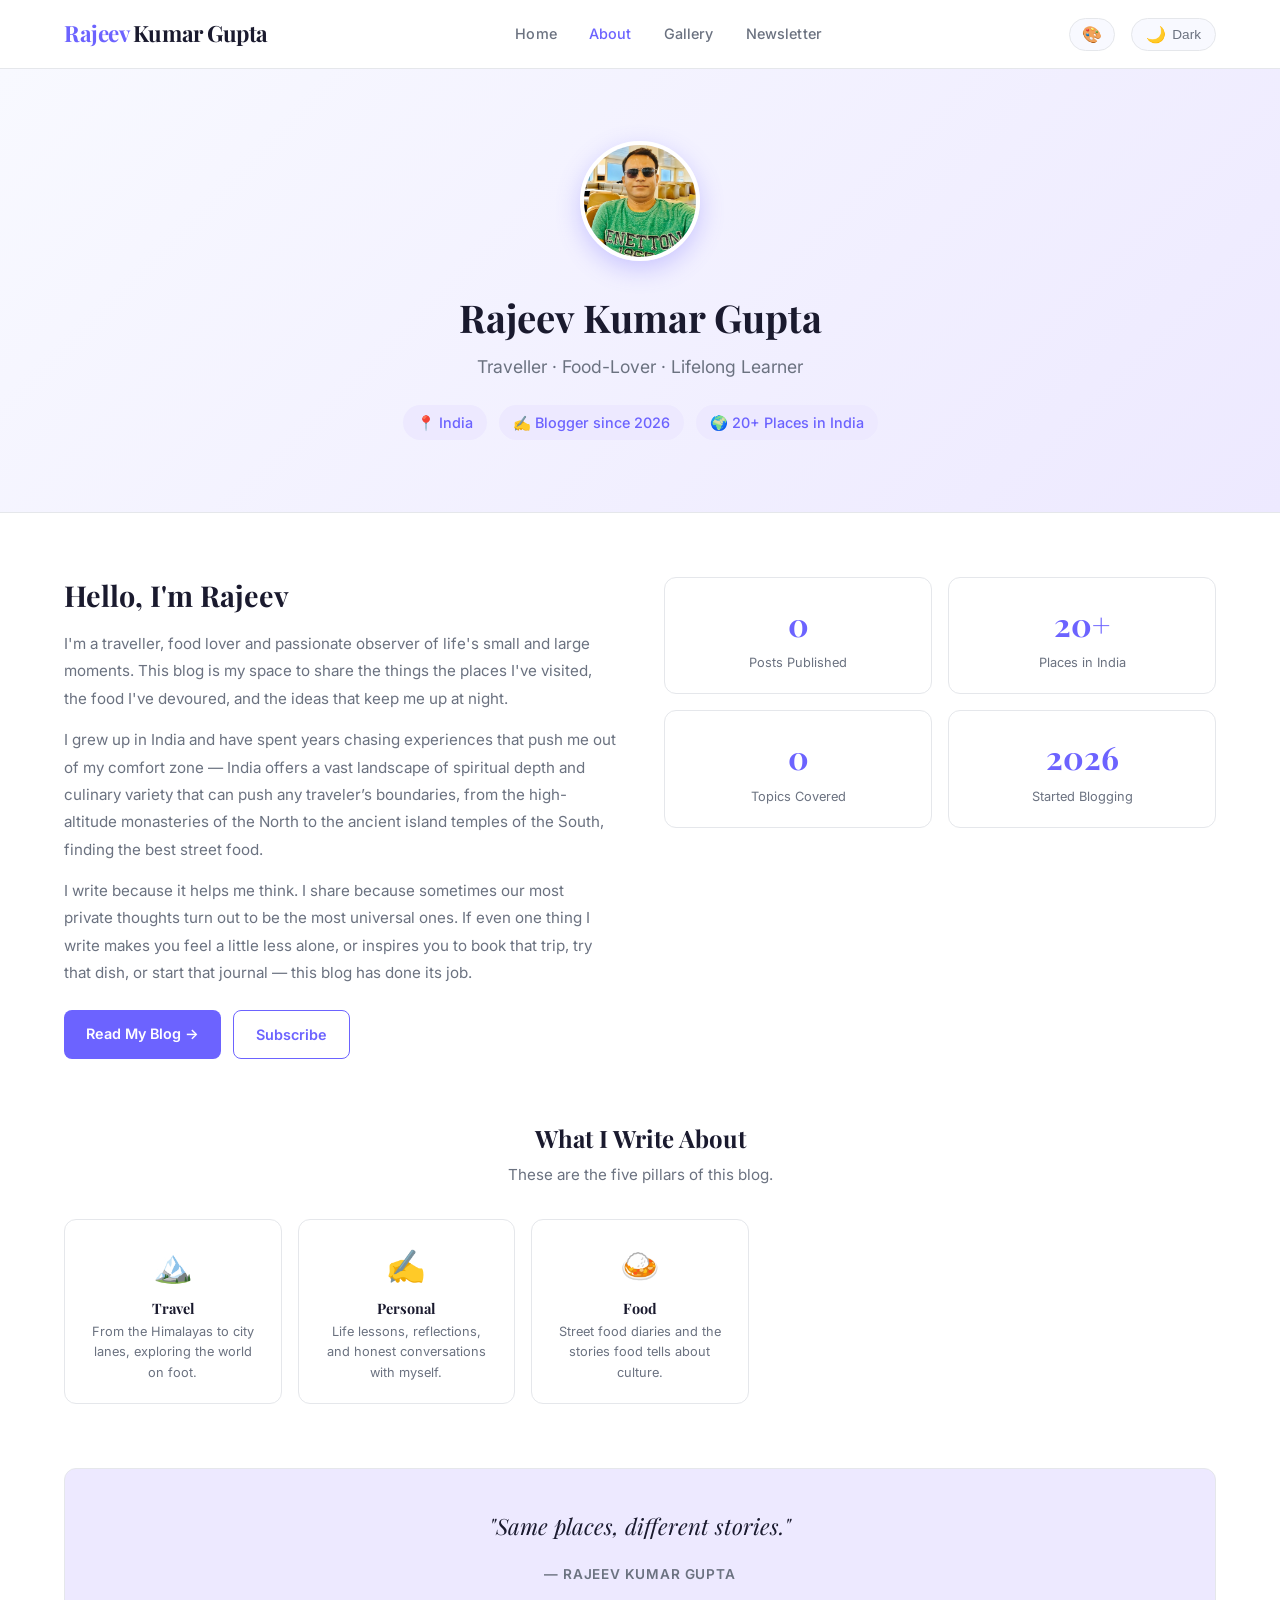
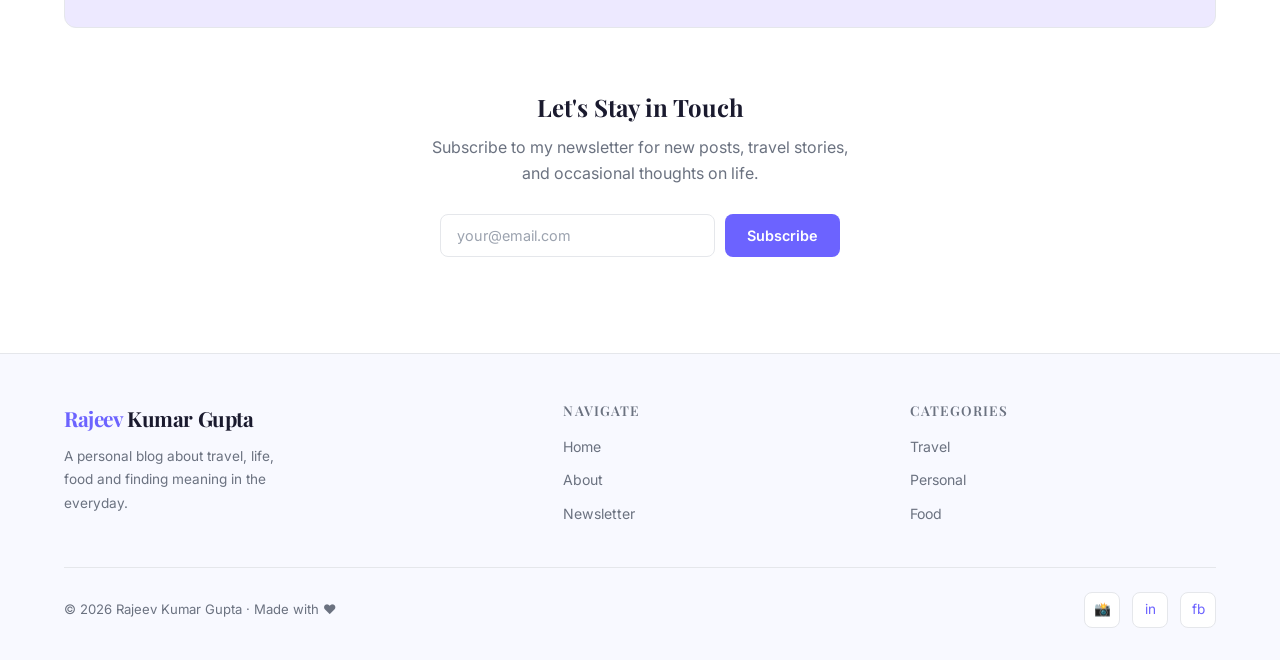
==== commit 79198a81: "Add files via upload" ====
--- a/about.html
+++ b/about.html
@@ -171,7 +171,6 @@
         <p>© 2026 Rajeev Kumar Gupta · Made with ❤️</p>
         
         <div class="social-links">
-           <a href="https://x.com/rajeevgupta39" class="social-link" title="Twitter">𝕏</a>
            <a href="https://instagram.com/irajeevkgupta" class="social-link" title="Instagram">📸</a>
            <a href="https://www.linkedin.com/in/rajeev-kumar-gupta-26682623/" class="social-link" title="LinkedIn">in</a>
 		   <a href="https://www.facebook.com/rajeevgupta39" class="social-link" title="Facebook">fb</a>
--- a/style.css
+++ b/style.css
@@ -37,6 +37,163 @@
   --tag-text: #8b80ff;
 }
 
+/* ===== Dark mode — hero backgrounds use neutral gradient (no accent-light clash) ===== */
+[data-theme="dark"] .gallery-hero,
+[data-theme="dark"] .about-hero,
+[data-theme="dark"] .post-hero {
+  background: linear-gradient(135deg, #0f0f1a 0%, #1e1e32 100%);
+}
+[data-theme="dark"] .gallery-hero p,
+[data-theme="dark"] .about-hero .tagline,
+[data-theme="dark"] .post-hero .post-hero-meta {
+  color: #9ca3af;
+}
+[data-theme="dark"] .gallery-hero h1,
+[data-theme="dark"] .about-hero h1,
+[data-theme="dark"] .post-hero h1 {
+  color: #e8e8f0;
+}
+[data-theme="dark"] .hero-eyebrow,
+[data-theme="dark"] .gallery-hero .hero-eyebrow {
+  color: var(--accent);
+  background: var(--accent-light);
+  display: inline-block;
+  padding: 4px 12px;
+  border-radius: 50px;
+}
+
+/* ===== Dark mode — theme toggle visibility ===== */
+[data-theme="dark"] .theme-toggle {
+  background: #1e1e32;
+  border-color: #4a4a6a;
+  color: #e8e8f0;
+}
+[data-theme="dark"] .theme-toggle:hover {
+  border-color: var(--accent);
+  color: var(--accent);
+}
+
+/* ===== Dark mode — footer text visibility ===== */
+[data-theme="dark"] .footer-brand p,
+[data-theme="dark"] .footer-col h4,
+[data-theme="dark"] .footer-col ul li a,
+[data-theme="dark"] .footer-bottom p,
+[data-theme="dark"] .footer-bottom a { color: #b0b8c8; }
+[data-theme="dark"] .footer-col ul li a:hover,
+[data-theme="dark"] .footer-bottom a:hover { color: var(--accent); }
+
+/* ===== Dark mode — black text on bright accent backgrounds ===== */
+[data-theme="dark"] .cat-btn.active,
+[data-theme="dark"] .view-btn.active,
+[data-theme="dark"] .btn,
+[data-theme="dark"] .btn:hover,
+[data-theme="dark"] .btn-outline:hover,
+[data-theme="dark"] .slide-btn:hover,
+[data-theme="dark"] .modal-close:hover,
+[data-theme="dark"] .cat-btn:hover,
+[data-theme="dark"] .view-btn:hover {
+  color: #1a1a2e !important;
+}
+[data-theme="dark"] .swatch.active::after { color: #1a1a2e; }
+
+/* ===== Color Themes (Light) ===== */
+[data-color="blue"]   { --accent:#3b82f6; --accent-hover:#2563eb; --accent-light:#eff6ff; --shadow-hover:0 8px 24px rgba(59,130,246,.18); --tag-bg:#eff6ff; --tag-text:#3b82f6; --bg-secondary:#f0f7ff; }
+[data-color="green"]  { --accent:#10b981; --accent-hover:#059669; --accent-light:#ecfdf5; --shadow-hover:0 8px 24px rgba(16,185,129,.18); --tag-bg:#ecfdf5; --tag-text:#10b981; --bg-secondary:#f0fdf8; }
+[data-color="orange"] { --accent:#f97316; --accent-hover:#ea6c0a; --accent-light:#fff7ed; --shadow-hover:0 8px 24px rgba(249,115,22,.18); --tag-bg:#fff7ed; --tag-text:#f97316; --bg-secondary:#fffbf5; }
+[data-color="rose"]   { --accent:#f43f5e; --accent-hover:#e11d48; --accent-light:#fff1f2; --shadow-hover:0 8px 24px rgba(244,63,94,.18); --tag-bg:#fff1f2; --tag-text:#f43f5e; --bg-secondary:#fff5f6; }
+[data-color="teal"]   { --accent:#14b8a6; --accent-hover:#0d9488; --accent-light:#f0fdfa; --shadow-hover:0 8px 24px rgba(20,184,166,.18); --tag-bg:#f0fdfa; --tag-text:#14b8a6; --bg-secondary:#f0fffe; }
+[data-color="crimson"]{ --accent:#dc2626; --accent-hover:#b91c1c; --accent-light:#fef2f2; --shadow-hover:0 8px 24px rgba(220,38,38,.18); --tag-bg:#fef2f2; --tag-text:#dc2626; --bg-secondary:#fff5f5; }
+[data-color="golden"] { --accent:#d97706; --accent-hover:#b45309; --accent-light:#fffbeb; --shadow-hover:0 8px 24px rgba(217,119,6,.18); --tag-bg:#fffbeb; --tag-text:#d97706; --bg-secondary:#fffdf0; }
+[data-color="indigo"]  { --accent:#4f46e5; --accent-hover:#4338ca; --accent-light:#eef2ff; --shadow-hover:0 8px 24px rgba(79,70,229,.18); --tag-bg:#eef2ff; --tag-text:#4f46e5; --bg-secondary:#f3f5ff; }
+[data-color="emerald"] { --accent:#059669; --accent-hover:#047857; --accent-light:#ecfdf5; --shadow-hover:0 8px 24px rgba(5,150,105,.18); --tag-bg:#ecfdf5; --tag-text:#059669; --bg-secondary:#f0fdf6; }
+
+/* ===== Color Themes (Dark) — restore dark backgrounds + bright accents ===== */
+[data-color="blue"][data-theme="dark"]    { --bg:#0f0f1a; --bg-secondary:#161626; --bg-card:#1a1a2e; --header-bg:#0f0f1a; --accent:#93c5fd; --accent-hover:#60a5fa; --accent-light:#1e3a5f; --shadow-hover:0 8px 24px rgba(147,197,253,.22); --tag-bg:#1e3a5f; --tag-text:#93c5fd; }
+[data-color="green"][data-theme="dark"]   { --bg:#0f0f1a; --bg-secondary:#161626; --bg-card:#1a1a2e; --header-bg:#0f0f1a; --accent:#6ee7b7; --accent-hover:#34d399; --accent-light:#0f3d2a; --shadow-hover:0 8px 24px rgba(110,231,183,.22); --tag-bg:#0f3d2a; --tag-text:#6ee7b7; }
+[data-color="orange"][data-theme="dark"]  { --bg:#0f0f1a; --bg-secondary:#161626; --bg-card:#1a1a2e; --header-bg:#0f0f1a; --accent:#fdba74; --accent-hover:#fb923c; --accent-light:#3d2209; --shadow-hover:0 8px 24px rgba(253,186,116,.22); --tag-bg:#3d2209; --tag-text:#fdba74; }
+[data-color="rose"][data-theme="dark"]    { --bg:#0f0f1a; --bg-secondary:#161626; --bg-card:#1a1a2e; --header-bg:#0f0f1a; --accent:#fda4af; --accent-hover:#fb7185; --accent-light:#3d0d1a; --shadow-hover:0 8px 24px rgba(253,164,175,.22); --tag-bg:#3d0d1a; --tag-text:#fda4af; }
+[data-color="teal"][data-theme="dark"]    { --bg:#0f0f1a; --bg-secondary:#161626; --bg-card:#1a1a2e; --header-bg:#0f0f1a; --accent:#5eead4; --accent-hover:#2dd4bf; --accent-light:#0d3330; --shadow-hover:0 8px 24px rgba(94,234,212,.22); --tag-bg:#0d3330; --tag-text:#5eead4; }
+[data-color="crimson"][data-theme="dark"] { --bg:#0f0f1a; --bg-secondary:#161626; --bg-card:#1a1a2e; --header-bg:#0f0f1a; --accent:#fca5a5; --accent-hover:#f87171; --accent-light:#3d0e0e; --shadow-hover:0 8px 24px rgba(252,165,165,.22); --tag-bg:#3d0e0e; --tag-text:#fca5a5; }
+[data-color="golden"][data-theme="dark"]  { --bg:#0f0f1a; --bg-secondary:#161626; --bg-card:#1a1a2e; --header-bg:#0f0f1a; --accent:#fcd34d; --accent-hover:#fbbf24; --accent-light:#3d2e06; --shadow-hover:0 8px 24px rgba(252,211,77,.22); --tag-bg:#3d2e06; --tag-text:#fcd34d; }
+[data-color="indigo"][data-theme="dark"]  { --bg:#0f0f1a; --bg-secondary:#161626; --bg-card:#1a1a2e; --header-bg:#0f0f1a; --accent:#a5b4fc; --accent-hover:#818cf8; --accent-light:#1e1e4a; --shadow-hover:0 8px 24px rgba(165,180,252,.22); --tag-bg:#1e1e4a; --tag-text:#a5b4fc; }
+[data-color="emerald"][data-theme="dark"] { --bg:#0f0f1a; --bg-secondary:#161626; --bg-card:#1a1a2e; --header-bg:#0f0f1a; --accent:#86efac; --accent-hover:#6ee7b7; --accent-light:#0a2e1e; --shadow-hover:0 8px 24px rgba(134,239,172,.22); --tag-bg:#0a2e1e; --tag-text:#86efac; }
+
+/* ===== Theme Picker ===== */
+.theme-picker-wrap { position: relative; }
+
+.theme-picker-btn {
+  background: var(--bg-secondary);
+  border: 1px solid var(--border);
+  border-radius: 50px;
+  padding: 6px 12px;
+  cursor: pointer;
+  font-size: 1rem;
+  transition: all var(--transition);
+  display: flex;
+  align-items: center;
+  gap: 4px;
+  color: var(--text-muted);
+}
+.theme-picker-btn:hover { border-color: var(--accent); }
+
+.theme-palette {
+  display: none;
+  position: absolute;
+  top: calc(100% + 10px);
+  right: 0;
+  background: var(--bg-card);
+  border: 1px solid var(--border);
+  border-radius: var(--radius);
+  padding: 14px;
+  box-shadow: var(--shadow-hover);
+  z-index: 500;
+  width: 220px;
+}
+.theme-palette.open { display: block; }
+.theme-palette h4 { font-size: 0.75rem; font-weight: 600; text-transform: uppercase; letter-spacing: 0.08em; color: var(--text-muted); margin-bottom: 10px; }
+
+.theme-swatches { display: flex; flex-wrap: wrap; gap: 8px; }
+
+.swatch {
+  width: 32px;
+  height: 32px;
+  border-radius: 50%;
+  cursor: pointer;
+  border: 2px solid transparent;
+  transition: transform var(--transition), border-color var(--transition);
+  position: relative;
+}
+.swatch:hover { transform: scale(1.15); }
+.swatch.active { border-color: var(--text); transform: scale(1.1); }
+.swatch.active::after {
+  content: '✓';
+  position: absolute;
+  inset: 0;
+  display: flex;
+  align-items: center;
+  justify-content: center;
+  color: #fff;
+  font-size: 0.75rem;
+  font-weight: 700;
+}
+.swatch[title]::before {
+  content: attr(title);
+  position: absolute;
+  bottom: calc(100% + 6px);
+  left: 50%;
+  transform: translateX(-50%);
+  background: var(--text);
+  color: var(--bg);
+  font-size: 0.68rem;
+  padding: 3px 6px;
+  border-radius: 4px;
+  white-space: nowrap;
+  opacity: 0;
+  pointer-events: none;
+  transition: opacity var(--transition);
+}
+.swatch:hover::before { opacity: 1; }
+
 /* ===== Reset & Base ===== */
 *, *::before, *::after { box-sizing: border-box; margin: 0; padding: 0; }
 
@@ -142,7 +299,7 @@
   display: block;
   width: 22px;
   height: 2px;
-  background: var(--text);
+  background: #1a1a2e;
   border-radius: 2px;
   transition: all var(--transition);
 }
@@ -451,7 +608,8 @@
 }
 
 /* About Widget */
-.about-widget { text-align: center; }
+.about-widget { text-align: center; display: flex; flex-direction: column; align-items: center; }
+.about-widget .img-protect-wrap { margin: 0 auto 14px; display: block; }
 .about-avatar {
   width: 80px;
   height: 80px;
@@ -762,6 +920,31 @@
   -webkit-user-select: none;
   -webkit-touch-callout: none;
   pointer-events: none;
+  display: block;
+}
+
+/* Wraps tightly around each image so shield covers only the image */
+.img-protect-wrap {
+  position: relative;
+  display: inline-block;
+  line-height: 0;
+  max-width: 100%;
+}
+
+/* For full-width images (inside fixed-height containers) */
+.hero-photo-item .img-protect-wrap,
+.album-cover .img-protect-wrap,
+.grid-item .img-protect-wrap,
+.slide-display .img-protect-wrap {
+  display: block;
+  width: 100%;
+  height: 100%;
+}
+
+/* Masonry: let natural image height flow */
+.masonry-item .img-protect-wrap {
+  display: block;
+  width: 100%;
 }
 
 .img-shield {
@@ -774,32 +957,6 @@
   -webkit-user-select: none;
 }
 
-/* Watermark — visible on screenshots */
-.img-watermark {
-  position: absolute;
-  bottom: 8px;
-  right: 10px;
-  font-size: 0.68rem;
-  font-weight: 600;
-  color: rgba(255, 255, 255, 0.55);
-  text-shadow: 0 1px 3px rgba(0,0,0,0.6);
-  letter-spacing: 0.03em;
-  pointer-events: none;
-  user-select: none;
-  white-space: nowrap;
-}
-
-/* Diagonal watermark on lightbox */
-.lightbox .img-watermark {
-  bottom: auto;
-  right: auto;
-  top: 50%;
-  left: 50%;
-  transform: translate(-50%, -50%) rotate(-30deg);
-  font-size: 1.1rem;
-  color: rgba(255,255,255,0.12);
-  pointer-events: none;
-}
 
 /* Block print media — hides images when printing */
 @media print {
@@ -867,23 +1024,51 @@
   .sidebar { order: -1; }
   .footer-grid { grid-template-columns: 1fr 1fr; }
   .about-grid { grid-template-columns: 1fr; }
+  .about-widget { text-align: center; align-items: center; display: flex; flex-direction: column; }
+  .about-widget .img-protect-wrap { margin: 0 auto 14px; }
 }
 
 @media (max-width: 640px) {
-  .nav-links { display: none; }
-  .nav-links.open {
-    display: flex;
-    flex-direction: column;
-    position: absolute;
-    top: 68px;
-    left: 0;
-    right: 0;
-    background: var(--header-bg);
-    border-bottom: 1px solid var(--border);
-    padding: 20px 24px;
-    gap: 16px;
+  /* Row 1: Brand (left) + Theme toggle (right) */
+  /* Row 2: Home, About, Gallery, Newsletter */
+  nav { flex-wrap: wrap; height: auto; padding: 10px 0; gap: 0; }
+  .hamburger { display: none; }
+  .nav-brand { order: 1; flex: 1; }
+  .nav-actions { order: 2; }
+  .nav-links {
+    order: 3;
+    display: flex !important;
+    flex-direction: row;
+    flex-wrap: wrap;
+    justify-content: center;
+    gap: 4px;
+    width: 100%;
+    padding: 10px 12px 4px;
+    border-top: 1px solid var(--border);
+    margin-top: 10px;
+    position: static;
+    height: auto;
+    background: transparent;
+    transform: none;
   }
-  .hamburger { display: flex; }
+  .nav-links a {
+    font-size: 0.82rem;
+    font-weight: 600;
+    color: var(--text-muted);
+    padding: 5px 10px;
+    border-radius: 6px;
+    transition: background var(--transition), color var(--transition);
+  }
+  .nav-links a.active {
+    background: var(--accent-light);
+    color: var(--accent);
+  }
+  @media (hover: hover) {
+    .nav-links a:hover {
+      background: var(--accent-light);
+      color: var(--accent);
+    }
+  }
   .hero { padding: 56px 0 48px; }
   .newsletter-form { flex-direction: column; }
   .search-row { flex-direction: column; align-items: stretch; }
@@ -892,6 +1077,10 @@
   .post-nav { flex-direction: column; }
   .post-nav .next { text-align: left; }
   .footer-bottom { flex-direction: column; align-items: center; text-align: center; }
+  .about-widget { display: flex; flex-direction: column; align-items: center; text-align: center; }
+  .about-widget .img-protect-wrap { margin: 0 auto 14px; display: block; text-align: center; }
+  .about-widget .about-avatar { margin: 0 auto; display: block; }
+  .sidebar-card { text-align: center; }
 }
 
 /* ===== Hero with Photos ===== */
@@ -941,7 +1130,25 @@
 
 @media (max-width: 640px) {
   .hero-layout { grid-template-columns: 1fr; }
-  .hero-center { order: -1; }
+  .hero-center {
+    order: -1;
+    background: var(--bg-card);
+    border-radius: var(--radius);
+    padding: 24px 20px;
+    border: 1px solid var(--border);
+    box-shadow: var(--shadow);
+  }
+  .hero-center .hero-eyebrow {
+    font-size: 0.85rem;
+    background: var(--accent-light);
+    color: var(--accent);
+    display: inline-block;
+    padding: 4px 12px;
+    border-radius: 50px;
+    margin-bottom: 14px;
+  }
+  .hero-center h1 { font-size: 1.6rem; }
+  .hero-with-photos { background: var(--bg-secondary); }
   .hero-photo-family { order: 1; }
   .hero-photo-item { height: 280px; }
 }
@@ -1012,9 +1219,13 @@
   border-radius: 50px;
   backdrop-filter: blur(4px);
 }
-.album-count.no-photos { background: rgba(0,0,0,0.4); }
-
-.album-info { padding: 12px 14px; display: flex; align-items: center; justify-content: space-between; gap: 8px; }
+.no-photos-label {
+  font-size: 0.75rem;
+  color: var(--text-light);
+  font-style: italic;
+}
+
+.album-info { padding: 12px 14px; display: flex; flex-direction: column; gap: 4px; align-items: center; text-align: center; }
 .album-info h3 { font-size: 0.92rem; font-weight: 600; font-family: 'Inter', sans-serif; }
 
 /* ===== Album Modal ===== */
@@ -1089,9 +1300,9 @@
   width: 36px;
   height: 36px;
   border-radius: 50%;
-  border: 1px solid var(--border);
+  border: 1px solid #1a1a2e;
   background: var(--bg-secondary);
-  color: var(--text);
+  color: #1a1a2e;
   font-size: 1.3rem;
   cursor: pointer;
   display: flex;
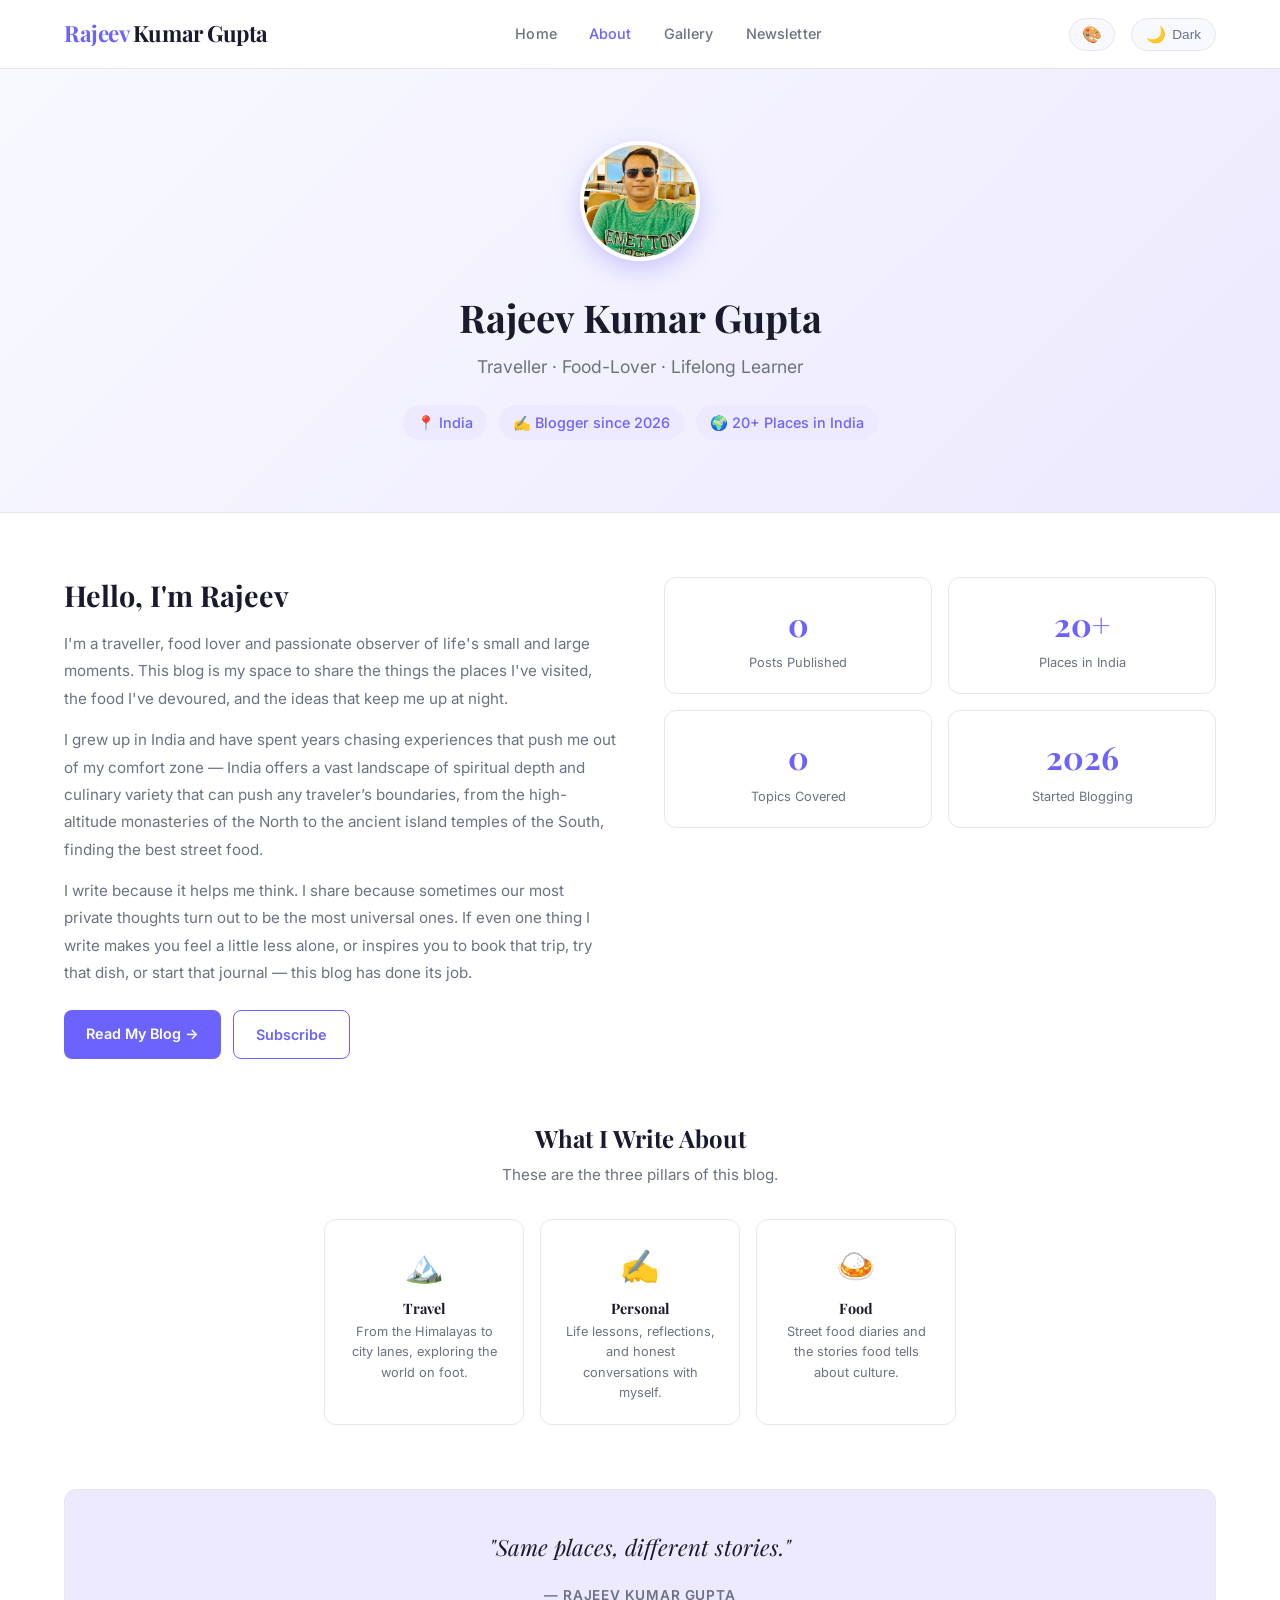
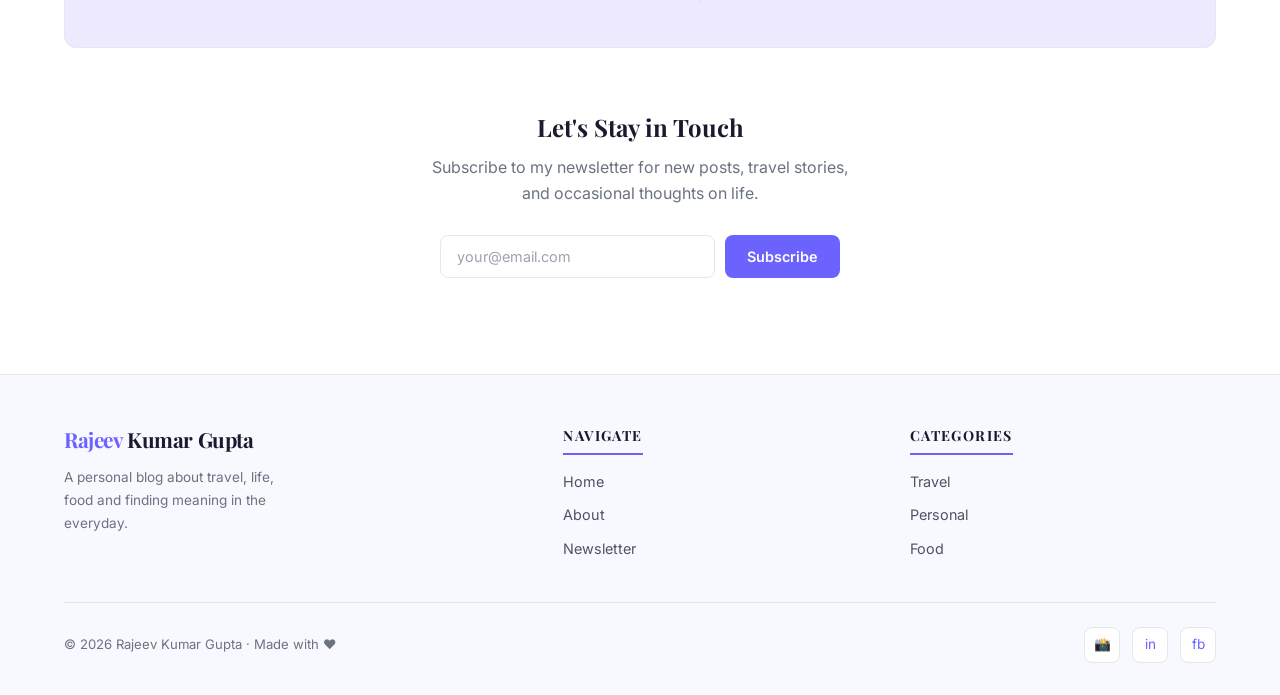
==== commit 0926248e: "Add files via upload" ====
--- a/about.html
+++ b/about.html
@@ -98,7 +98,7 @@
       <div>
         <h2 style="text-align:center; margin-bottom:8px;">What I Write About</h2>
         <p style="text-align:center; color:var(--text-muted); margin-bottom:32px; font-size:0.95rem;">
-          These are the five pillars of this blog.
+          These are the three pillars of this blog.
         </p>
         <div class="interests-grid">
           <div class="interest-item">
--- a/style.css
+++ b/style.css
@@ -74,20 +74,19 @@
 }
 
 /* ===== Dark mode — footer text visibility ===== */
+[data-theme="dark"] .footer-col h4 { color: #e8e8f0; }
 [data-theme="dark"] .footer-brand p,
-[data-theme="dark"] .footer-col h4,
-[data-theme="dark"] .footer-col ul li a,
 [data-theme="dark"] .footer-bottom p,
 [data-theme="dark"] .footer-bottom a { color: #b0b8c8; }
+[data-theme="dark"] .footer-col ul li a { color: #c8d0de; opacity: 1; }
 [data-theme="dark"] .footer-col ul li a:hover,
 [data-theme="dark"] .footer-bottom a:hover { color: var(--accent); }
 
 /* ===== Dark mode — black text on bright accent backgrounds ===== */
 [data-theme="dark"] .cat-btn.active,
 [data-theme="dark"] .view-btn.active,
-[data-theme="dark"] .btn,
-[data-theme="dark"] .btn:hover,
-[data-theme="dark"] .btn-outline:hover,
+[data-theme="dark"] .btn:not(.btn-outline),
+[data-theme="dark"] .btn:not(.btn-outline):hover,
 [data-theme="dark"] .slide-btn:hover,
 [data-theme="dark"] .modal-close:hover,
 [data-theme="dark"] .cat-btn:hover,
@@ -95,6 +94,8 @@
   color: #1a1a2e !important;
 }
 [data-theme="dark"] .swatch.active::after { color: #1a1a2e; }
+[data-theme="dark"] .btn-outline { color: var(--accent); border-color: var(--accent); }
+[data-theme="dark"] .btn-outline:hover { background: var(--accent); color: #1a1a2e !important; }
 
 /* ===== Color Themes (Light) ===== */
 [data-color="blue"]   { --accent:#3b82f6; --accent-hover:#2563eb; --accent-light:#eff6ff; --shadow-hover:0 8px 24px rgba(59,130,246,.18); --tag-bg:#eff6ff; --tag-text:#3b82f6; --bg-secondary:#f0f7ff; }
@@ -686,21 +687,25 @@
 .footer-brand p { font-size: 0.85rem; color: var(--text-muted); max-width: 240px; line-height: 1.7; }
 
 .footer-col h4 {
-  font-size: 0.85rem;
-  font-weight: 600;
-  letter-spacing: 0.08em;
+  font-size: 0.88rem;
+  font-weight: 700;
+  letter-spacing: 0.1em;
   text-transform: uppercase;
-  color: var(--text-muted);
+  color: var(--text);
   margin-bottom: 14px;
+  padding-bottom: 8px;
+  border-bottom: 2px solid var(--accent);
+  display: inline-block;
 }
 
 .footer-col ul { display: flex; flex-direction: column; gap: 8px; }
 .footer-col ul li a {
-  font-size: 0.88rem;
-  color: var(--text-muted);
+  font-size: 0.9rem;
+  color: var(--text);
   transition: color var(--transition);
-}
-.footer-col ul li a:hover { color: var(--accent); }
+  opacity: 0.75;
+}
+.footer-col ul li a:hover { color: var(--accent); opacity: 1; }
 
 .footer-bottom {
   border-top: 1px solid var(--border);
@@ -895,8 +900,9 @@
 .stat-label { font-size: 0.8rem; color: var(--text-muted); margin-top: 4px; }
 
 .interests-grid {
-  display: grid;
-  grid-template-columns: repeat(auto-fill, minmax(180px, 1fr));
+  display: flex;
+  flex-wrap: wrap;
+  justify-content: center;
   gap: 16px;
   margin-top: 32px;
 }
@@ -908,6 +914,8 @@
   padding: 20px;
   text-align: center;
   transition: all var(--transition);
+  width: 200px;
+  flex-shrink: 0;
 }
 .interest-item:hover { border-color: var(--accent); transform: translateY(-2px); }
 .interest-icon { font-size: 2rem; margin-bottom: 8px; }
@@ -1000,7 +1008,7 @@
   width: 44px;
   height: 44px;
   background: var(--accent);
-  color: #fff;
+  color: #1a1a2e;
   border: none;
   border-radius: 50%;
   cursor: pointer;
@@ -1312,7 +1320,10 @@
   flex-shrink: 0;
   line-height: 1;
 }
-.modal-close:hover { background: var(--accent); color: #fff; border-color: var(--accent); }
+.modal-close:hover { background: var(--accent); color: #1a1a2e; border-color: var(--accent); }
+
+[data-theme="dark"] .modal-close { color: #e8e8f0; border-color: #e8e8f0; }
+[data-theme="dark"] .modal-close:hover { background: var(--accent); color: #1a1a2e; border-color: var(--accent); }
 
 .modal-body { flex: 1; overflow-y: auto; padding: 24px; }
 
